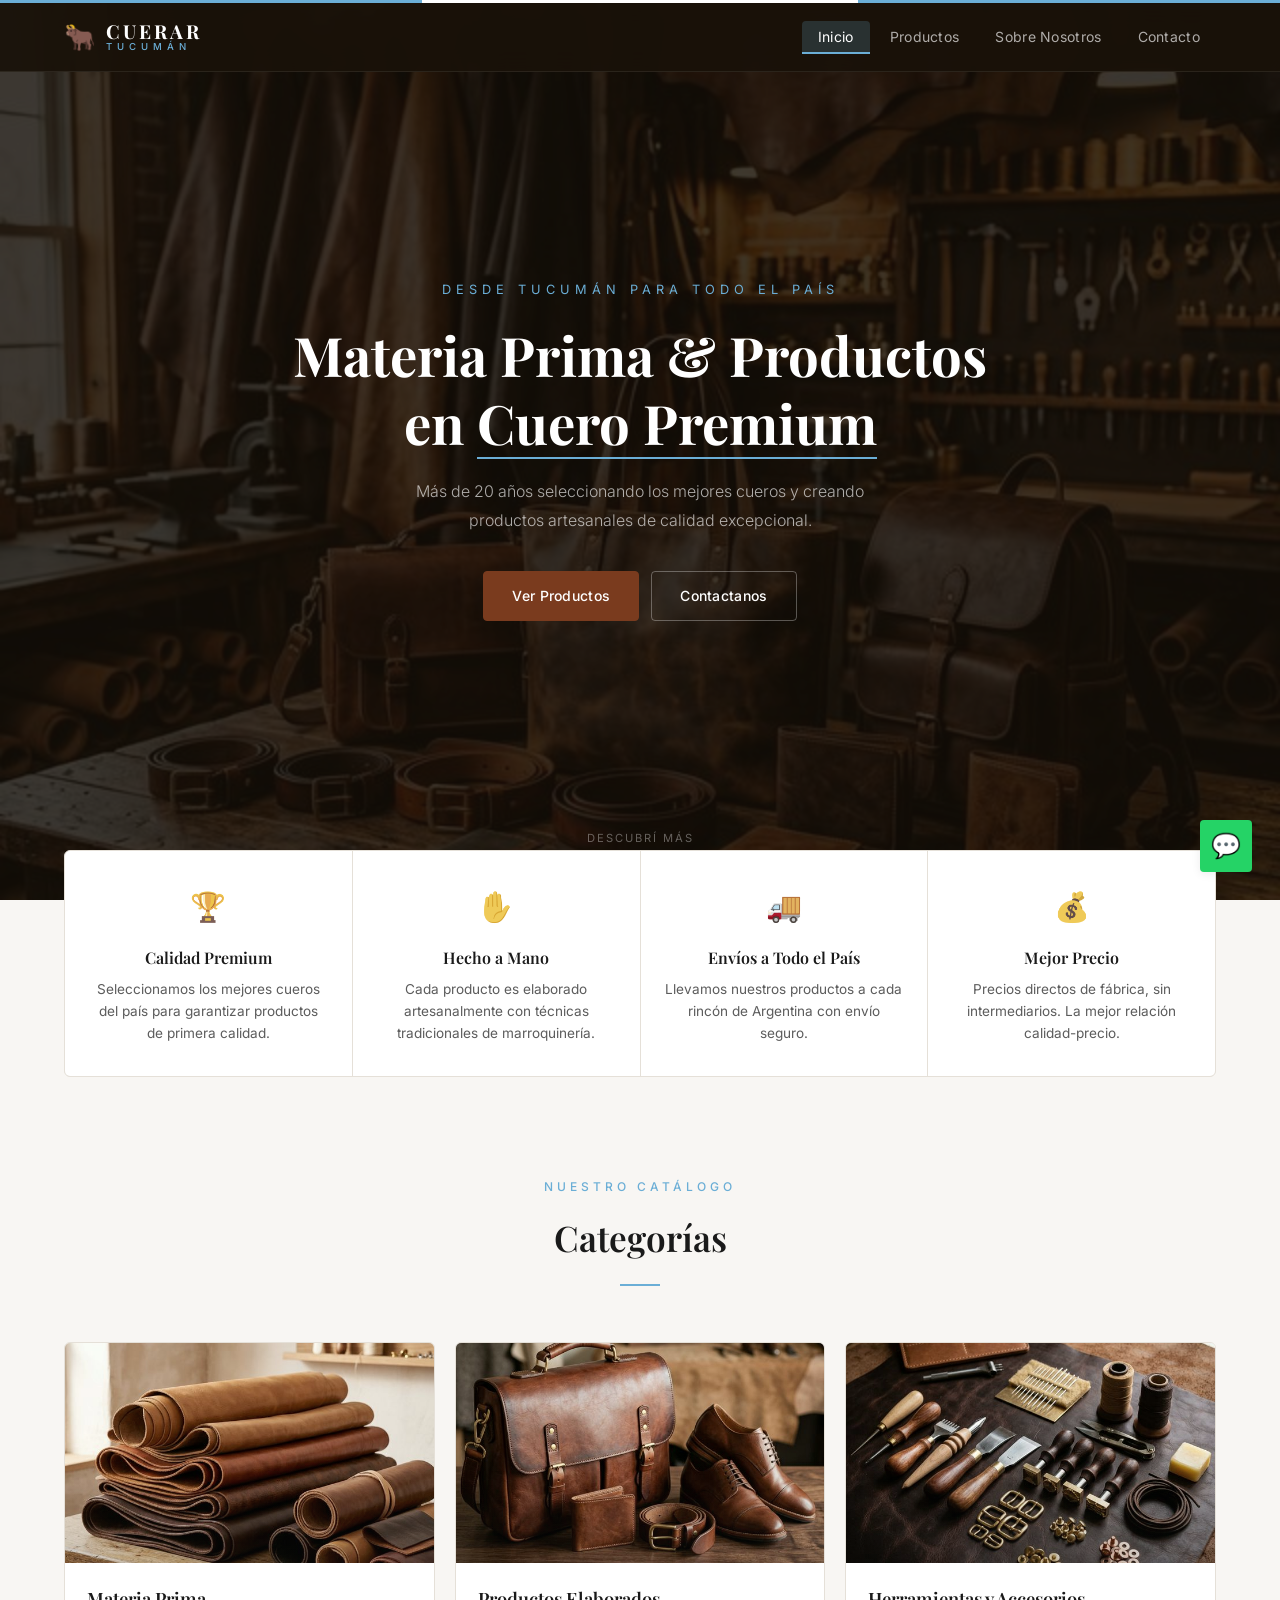
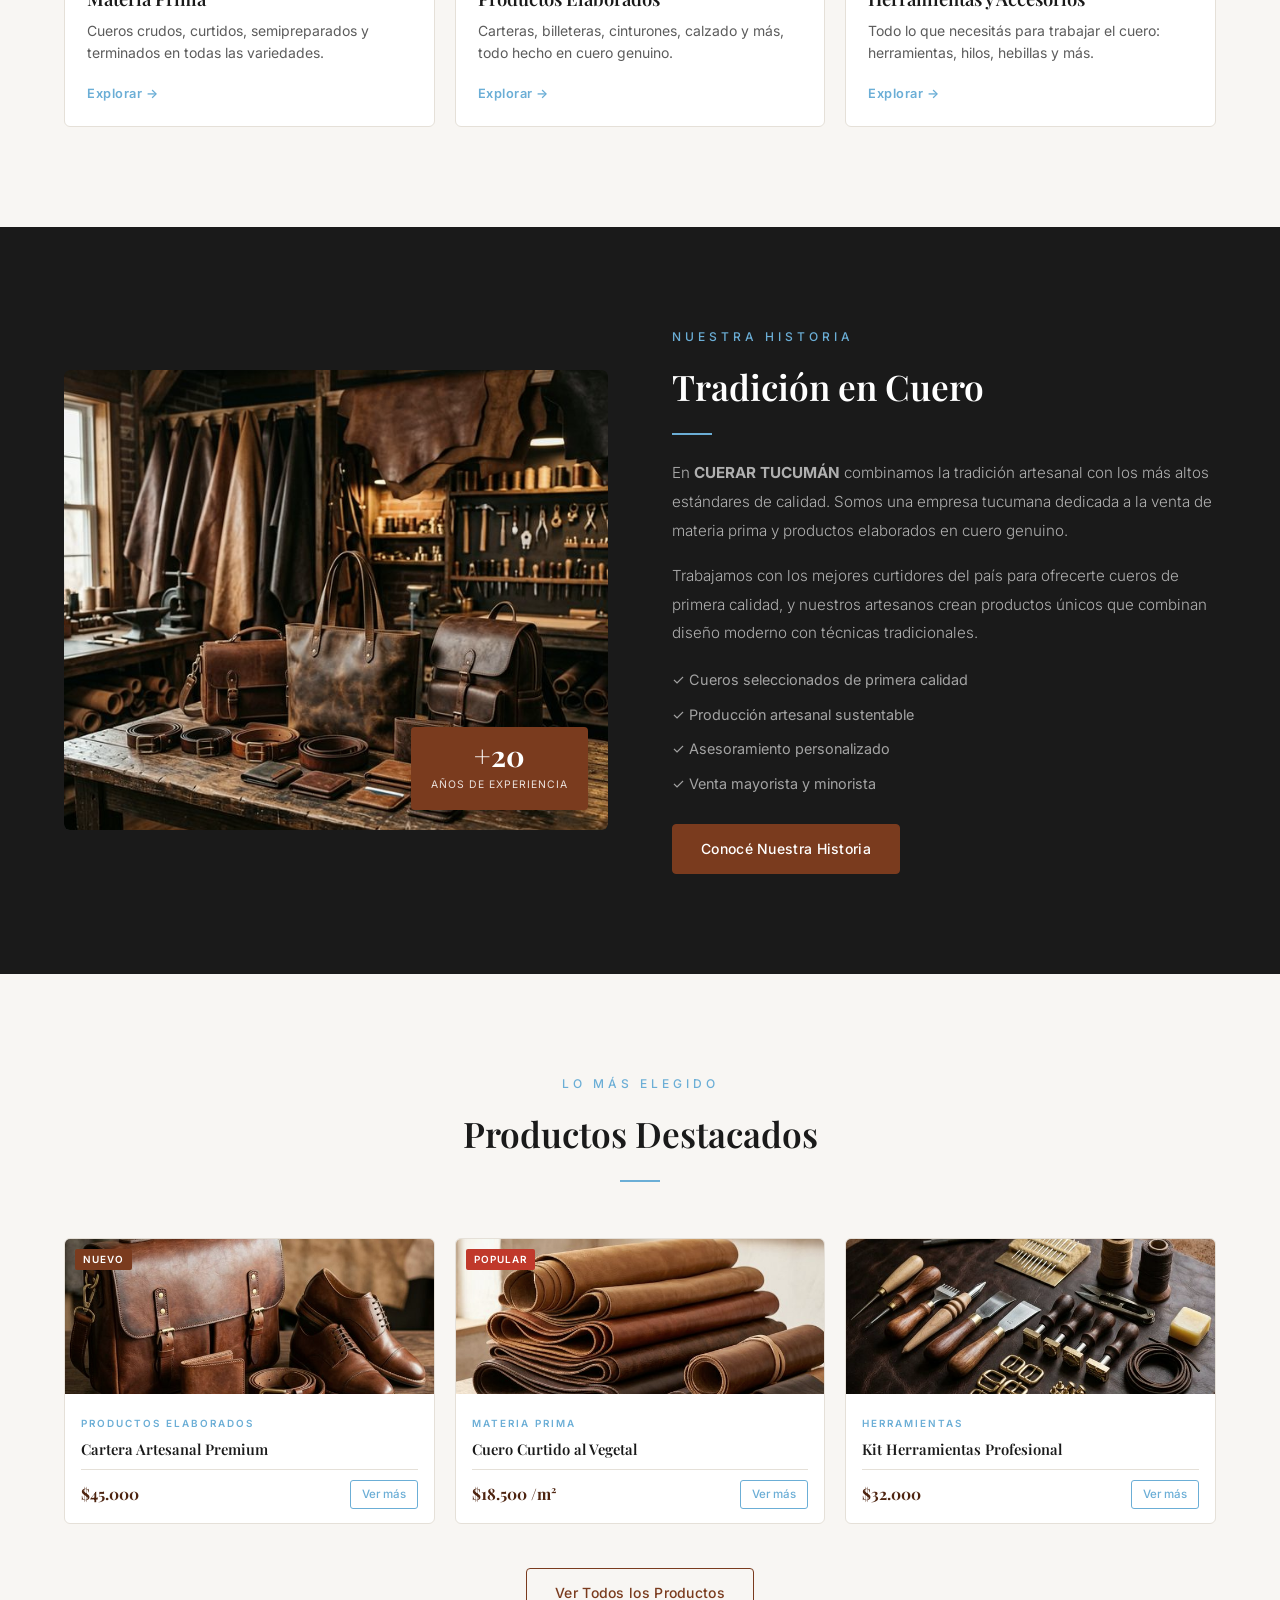
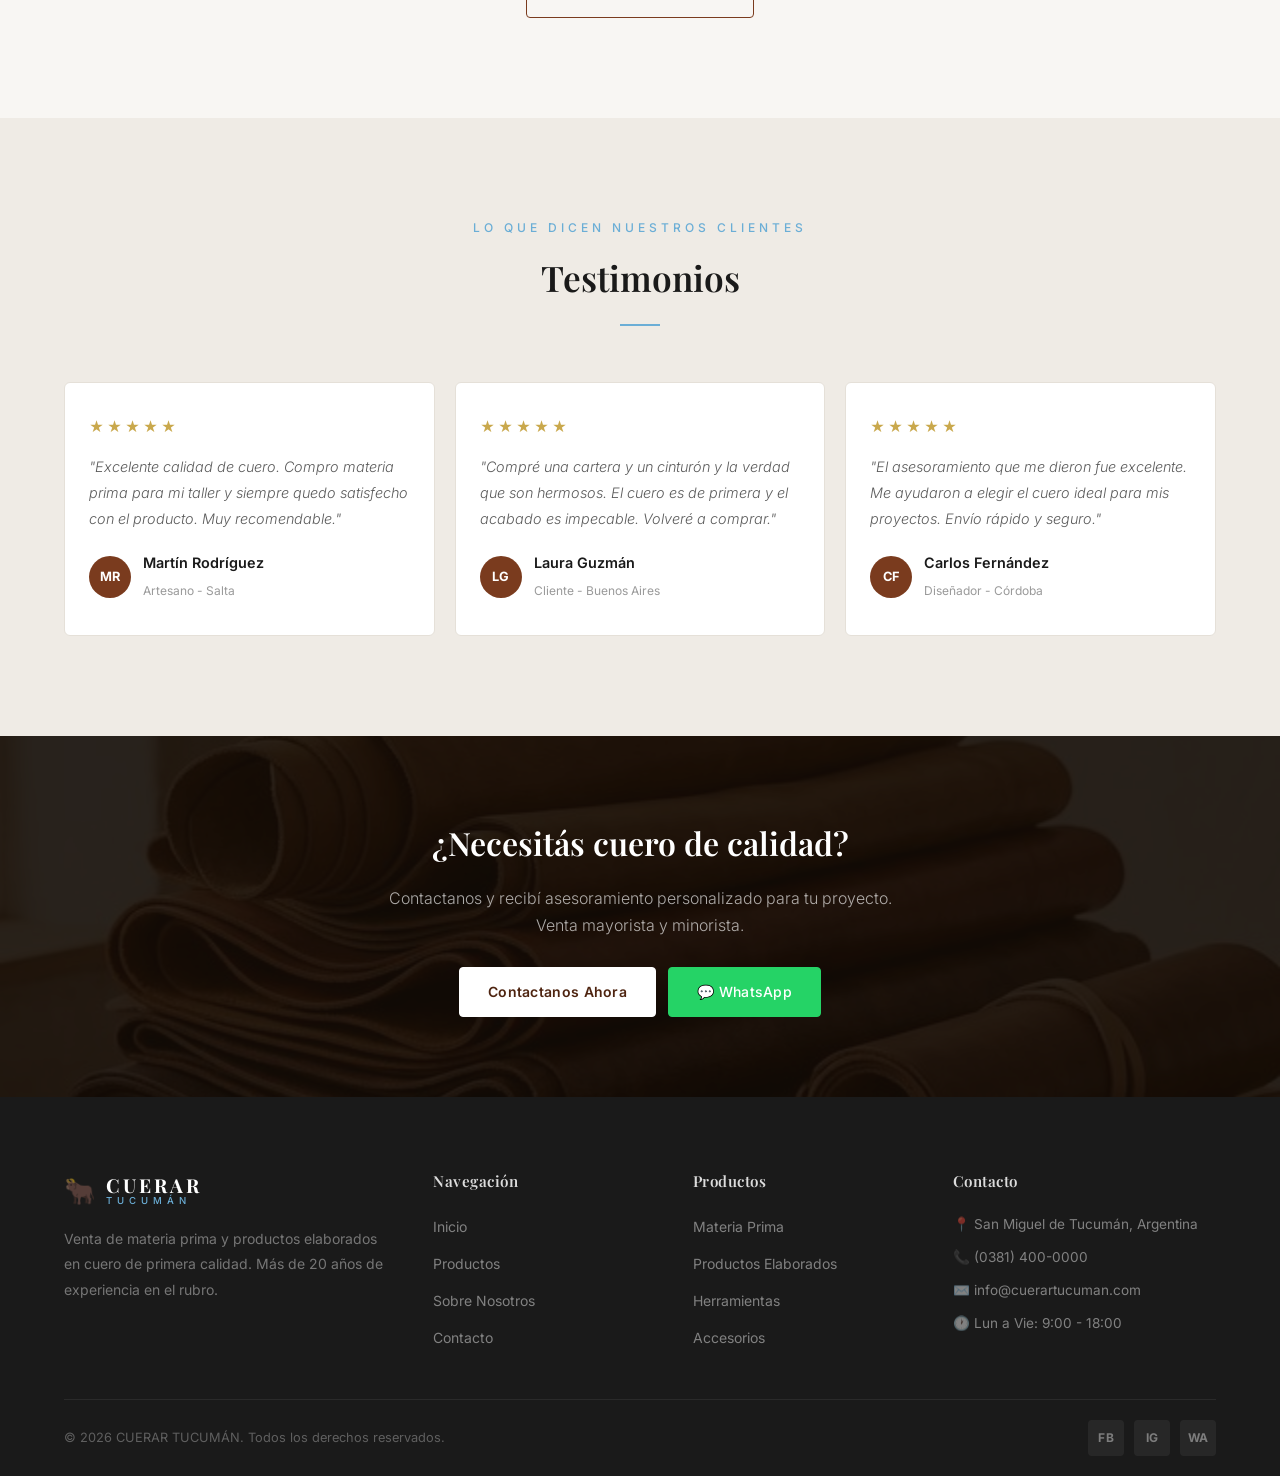
==== index.html @ ad1c9db8 "Creacion de la pagina web, incluyendo index, paginas, estilos y js" ====
<!DOCTYPE html>
<html lang="es">
<head>
    <meta charset="UTF-8">
    <meta name="viewport" content="width=device-width, initial-scale=1.0">
    <meta name="description" content="CUERAR TUCUMÁN - Tienda de materia prima y productos elaborados en cuero. Encontrá los mejores cueros y artículos artesanales en Tucumán.">
    <title>CUERAR TUCUMÁN | Cuero Premium en Tucumán</title>
    <link rel="stylesheet" href="style.css">
    <link rel="preconnect" href="https://fonts.googleapis.com">
    <link rel="preconnect" href="https://fonts.gstatic.com" crossorigin>
    <link href="https://fonts.googleapis.com/css2?family=Playfair+Display:wght@400;600;700;900&family=Inter:wght@300;400;500;600;700&display=swap" rel="stylesheet">
</head>
<body>

    <!-- ======== ENCABEZADO / BARRA DE NAVEGACIÓN ======== -->
    <header class="encabezado" id="encabezado">
        <div class="encabezado__contenedor">
            <a href="index.html" class="encabezado__logo">
                <span class="encabezado__logo-icono">🐂</span>
                <div class="encabezado__logo-texto">
                    <span class="encabezado__marca">CUERAR</span>
                    <span class="encabezado__ubicacion">TUCUMÁN</span>
                </div>
            </a>

            <button class="encabezado__boton-menu" id="botonMenu" aria-label="Abrir menú">
                <span></span>
                <span></span>
                <span></span>
            </button>

            <nav class="encabezado__navegacion" id="menuNav">
                <ul class="encabezado__lista-nav">
                    <li><a href="index.html" class="encabezado__enlace-nav activo">Inicio</a></li>
                    <li><a href="pages/productos.html" class="encabezado__enlace-nav">Productos</a></li>
                    <li><a href="pages/sobre-nosotros.html" class="encabezado__enlace-nav">Sobre Nosotros</a></li>
                    <li><a href="pages/contacto.html" class="encabezado__enlace-nav">Contacto</a></li>
                </ul>
            </nav>
        </div>
    </header>

    <!-- ======== PORTADA ======== -->
    <section class="portada" id="portada">
        <div class="portada__capa"></div>
        <div class="portada__contenido">
            <p class="portada__subtitulo">Desde Tucumán para todo el país</p>
            <h1 class="portada__titulo">Materia Prima &amp; Productos <br>en <span class="portada__resaltado">Cuero Premium</span></h1>
            <p class="portada__descripcion">
                Más de 20 años seleccionando los mejores cueros y creando productos artesanales de calidad excepcional.
            </p>
            <div class="portada__botones">
                <a href="pages/productos.html" class="boton boton--primario" id="portadaAccionPrimaria">Ver Productos</a>
                <a href="pages/contacto.html" class="boton boton--secundario" id="portadaAccionSecundaria">Contactanos</a>
            </div>
        </div>
        <div class="portada__indicador-scroll">
            <span>Descubrí más</span>
            <div class="portada__flecha-scroll"></div>
        </div>
    </section>

    <!-- ======== BENEFICIOS ======== -->
    <section class="beneficios" id="beneficios">
        <div class="contenedor">
            <div class="beneficios__grilla">
                <div class="tarjeta-beneficio">
                    <div class="tarjeta-beneficio__icono">🏆</div>
                    <h3 class="tarjeta-beneficio__titulo">Calidad Premium</h3>
                    <p class="tarjeta-beneficio__texto">Seleccionamos los mejores cueros del país para garantizar productos de primera calidad.</p>
                </div>
                <div class="tarjeta-beneficio">
                    <div class="tarjeta-beneficio__icono">✋</div>
                    <h3 class="tarjeta-beneficio__titulo">Hecho a Mano</h3>
                    <p class="tarjeta-beneficio__texto">Cada producto es elaborado artesanalmente con técnicas tradicionales de marroquinería.</p>
                </div>
                <div class="tarjeta-beneficio">
                    <div class="tarjeta-beneficio__icono">🚚</div>
                    <h3 class="tarjeta-beneficio__titulo">Envíos a Todo el País</h3>
                    <p class="tarjeta-beneficio__texto">Llevamos nuestros productos a cada rincón de Argentina con envío seguro.</p>
                </div>
                <div class="tarjeta-beneficio">
                    <div class="tarjeta-beneficio__icono">💰</div>
                    <h3 class="tarjeta-beneficio__titulo">Mejor Precio</h3>
                    <p class="tarjeta-beneficio__texto">Precios directos de fábrica, sin intermediarios. La mejor relación calidad-precio.</p>
                </div>
            </div>
        </div>
    </section>

    <!-- ======== CATEGORÍAS ======== -->
    <section class="categorias" id="categorias">
        <div class="contenedor">
            <div class="encabezado-seccion">
                <p class="encabezado-seccion__subtitulo">Nuestro catálogo</p>
                <h2 class="encabezado-seccion__titulo">Categorías</h2>
                <div class="encabezado-seccion__divisor"></div>
            </div>
            <div class="categorias__grilla">
                <a href="pages/productos.html" class="tarjeta-categoria" id="categoriaMateriaPrima">
                    <div class="tarjeta-categoria__contenedor-img">
                        <img src="src/img/materia-prima.png" alt="Materia Prima en Cuero" class="tarjeta-categoria__imagen" loading="lazy">
                        <div class="tarjeta-categoria__capa"></div>
                    </div>
                    <div class="tarjeta-categoria__contenido">
                        <h3 class="tarjeta-categoria__titulo">Materia Prima</h3>
                        <p class="tarjeta-categoria__texto">Cueros crudos, curtidos, semipreparados y terminados en todas las variedades.</p>
                        <span class="tarjeta-categoria__enlace">Explorar →</span>
                    </div>
                </a>
                <a href="pages/productos.html" class="tarjeta-categoria" id="categoriaProductos">
                    <div class="tarjeta-categoria__contenedor-img">
                        <img src="src/img/productos-elaborados.png" alt="Productos Elaborados en Cuero" class="tarjeta-categoria__imagen" loading="lazy">
                        <div class="tarjeta-categoria__capa"></div>
                    </div>
                    <div class="tarjeta-categoria__contenido">
                        <h3 class="tarjeta-categoria__titulo">Productos Elaborados</h3>
                        <p class="tarjeta-categoria__texto">Carteras, billeteras, cinturones, calzado y más, todo hecho en cuero genuino.</p>
                        <span class="tarjeta-categoria__enlace">Explorar →</span>
                    </div>
                </a>
                <a href="pages/productos.html" class="tarjeta-categoria" id="categoriaAccesorios">
                    <div class="tarjeta-categoria__contenedor-img">
                        <img src="src/img/accesorios-cuero.png" alt="Herramientas y Accesorios para Cuero" class="tarjeta-categoria__imagen" loading="lazy">
                        <div class="tarjeta-categoria__capa"></div>
                    </div>
                    <div class="tarjeta-categoria__contenido">
                        <h3 class="tarjeta-categoria__titulo">Herramientas y Accesorios</h3>
                        <p class="tarjeta-categoria__texto">Todo lo que necesitás para trabajar el cuero: herramientas, hilos, hebillas y más.</p>
                        <span class="tarjeta-categoria__enlace">Explorar →</span>
                    </div>
                </a>
            </div>
        </div>
    </section>

    <!-- ======== SOBRE NOSOTROS (VISTA PREVIA) ======== -->
    <section class="vista-nosotros" id="vistaNosotros">
        <div class="contenedor">
            <div class="vista-nosotros__grilla">
                <div class="vista-nosotros__contenedor-imagen">
                    <img src="src/img/hero-banner.png" alt="Taller artesanal de cuero CUERAR TUCUMÁN" class="vista-nosotros__imagen" loading="lazy">
                    <div class="vista-nosotros__insignia">
                        <span class="vista-nosotros__insignia-numero">+20</span>
                        <span class="vista-nosotros__insignia-texto">Años de experiencia</span>
                    </div>
                </div>
                <div class="vista-nosotros__contenido">
                    <p class="encabezado-seccion__subtitulo">Nuestra historia</p>
                    <h2 class="encabezado-seccion__titulo">Tradición en Cuero</h2>
                    <div class="encabezado-seccion__divisor encabezado-seccion__divisor--izquierda"></div>
                    <p class="vista-nosotros__texto">
                        En <strong>CUERAR TUCUMÁN</strong> combinamos la tradición artesanal con los más altos estándares de calidad. 
                        Somos una empresa tucumana dedicada a la venta de materia prima y productos elaborados en cuero genuino.
                    </p>
                    <p class="vista-nosotros__texto">
                        Trabajamos con los mejores curtidores del país para ofrecerte cueros de primera calidad, 
                        y nuestros artesanos crean productos únicos que combinan diseño moderno con técnicas tradicionales.
                    </p>
                    <ul class="vista-nosotros__lista">
                        <li>✓ Cueros seleccionados de primera calidad</li>
                        <li>✓ Producción artesanal sustentable</li>
                        <li>✓ Asesoramiento personalizado</li>
                        <li>✓ Venta mayorista y minorista</li>
                    </ul>
                    <a href="pages/sobre-nosotros.html" class="boton boton--primario" id="botonNosotros">Conocé Nuestra Historia</a>
                </div>
            </div>
        </div>
    </section>

    <!-- ======== PRODUCTOS DESTACADOS ======== -->
    <section class="destacados" id="productosDestacados">
        <div class="contenedor">
            <div class="encabezado-seccion">
                <p class="encabezado-seccion__subtitulo">Lo más elegido</p>
                <h2 class="encabezado-seccion__titulo">Productos Destacados</h2>
                <div class="encabezado-seccion__divisor"></div>
            </div>
            <div class="destacados__grilla">
                <div class="tarjeta-producto" id="producto1">
                    <div class="tarjeta-producto__etiqueta">Nuevo</div>
                    <div class="tarjeta-producto__contenedor-img">
                        <img src="src/img/productos-elaborados.png" alt="Cartera de cuero artesanal" class="tarjeta-producto__imagen" loading="lazy">
                    </div>
                    <div class="tarjeta-producto__contenido">
                        <span class="tarjeta-producto__categoria">Productos Elaborados</span>
                        <h3 class="tarjeta-producto__titulo">Cartera Artesanal Premium</h3>
                        <div class="tarjeta-producto__pie">
                            <span class="tarjeta-producto__precio">$45.000</span>
                            <a href="pages/productos.html" class="tarjeta-producto__boton">Ver más</a>
                        </div>
                    </div>
                </div>
                <div class="tarjeta-producto" id="producto2">
                    <div class="tarjeta-producto__etiqueta tarjeta-producto__etiqueta--popular">Popular</div>
                    <div class="tarjeta-producto__contenedor-img">
                        <img src="src/img/materia-prima.png" alt="Cuero curtido al vegetal" class="tarjeta-producto__imagen" loading="lazy">
                    </div>
                    <div class="tarjeta-producto__contenido">
                        <span class="tarjeta-producto__categoria">Materia Prima</span>
                        <h3 class="tarjeta-producto__titulo">Cuero Curtido al Vegetal</h3>
                        <div class="tarjeta-producto__pie">
                            <span class="tarjeta-producto__precio">$18.500 /m²</span>
                            <a href="pages/productos.html" class="tarjeta-producto__boton">Ver más</a>
                        </div>
                    </div>
                </div>
                <div class="tarjeta-producto" id="producto3">
                    <div class="tarjeta-producto__contenedor-img">
                        <img src="src/img/accesorios-cuero.png" alt="Kit de herramientas para cuero" class="tarjeta-producto__imagen" loading="lazy">
                    </div>
                    <div class="tarjeta-producto__contenido">
                        <span class="tarjeta-producto__categoria">Herramientas</span>
                        <h3 class="tarjeta-producto__titulo">Kit Herramientas Profesional</h3>
                        <div class="tarjeta-producto__pie">
                            <span class="tarjeta-producto__precio">$32.000</span>
                            <a href="pages/productos.html" class="tarjeta-producto__boton">Ver más</a>
                        </div>
                    </div>
                </div>
            </div>
            <div class="destacados__accion">
                <a href="pages/productos.html" class="boton boton--contorno" id="botonTodosProductos">Ver Todos los Productos</a>
            </div>
        </div>
    </section>

    <!-- ======== TESTIMONIOS ======== -->
    <section class="testimonios" id="testimonios">
        <div class="contenedor">
            <div class="encabezado-seccion">
                <p class="encabezado-seccion__subtitulo">Lo que dicen nuestros clientes</p>
                <h2 class="encabezado-seccion__titulo">Testimonios</h2>
                <div class="encabezado-seccion__divisor"></div>
            </div>
            <div class="testimonios__grilla">
                <div class="tarjeta-testimonio" id="testimonio1">
                    <div class="tarjeta-testimonio__estrellas">★★★★★</div>
                    <p class="tarjeta-testimonio__texto">"Excelente calidad de cuero. Compro materia prima para mi taller y siempre quedo satisfecho con el producto. Muy recomendable."</p>
                    <div class="tarjeta-testimonio__autor">
                        <div class="tarjeta-testimonio__avatar">MR</div>
                        <div>
                            <strong class="tarjeta-testimonio__nombre">Martín Rodríguez</strong>
                            <span class="tarjeta-testimonio__rol">Artesano - Salta</span>
                        </div>
                    </div>
                </div>
                <div class="tarjeta-testimonio" id="testimonio2">
                    <div class="tarjeta-testimonio__estrellas">★★★★★</div>
                    <p class="tarjeta-testimonio__texto">"Compré una cartera y un cinturón y la verdad que son hermosos. El cuero es de primera y el acabado es impecable. Volveré a comprar."</p>
                    <div class="tarjeta-testimonio__autor">
                        <div class="tarjeta-testimonio__avatar">LG</div>
                        <div>
                            <strong class="tarjeta-testimonio__nombre">Laura Guzmán</strong>
                            <span class="tarjeta-testimonio__rol">Cliente - Buenos Aires</span>
                        </div>
                    </div>
                </div>
                <div class="tarjeta-testimonio" id="testimonio3">
                    <div class="tarjeta-testimonio__estrellas">★★★★★</div>
                    <p class="tarjeta-testimonio__texto">"El asesoramiento que me dieron fue excelente. Me ayudaron a elegir el cuero ideal para mis proyectos. Envío rápido y seguro."</p>
                    <div class="tarjeta-testimonio__autor">
                        <div class="tarjeta-testimonio__avatar">CF</div>
                        <div>
                            <strong class="tarjeta-testimonio__nombre">Carlos Fernández</strong>
                            <span class="tarjeta-testimonio__rol">Diseñador - Córdoba</span>
                        </div>
                    </div>
                </div>
            </div>
        </div>
    </section>

    <!-- ======== BANNER DE ACCIÓN ======== -->
    <section class="banner-accion" id="bannerAccion">
        <div class="banner-accion__capa"></div>
        <div class="contenedor">
            <div class="banner-accion__contenido">
                <h2 class="banner-accion__titulo">¿Necesitás cuero de calidad?</h2>
                <p class="banner-accion__texto">Contactanos y recibí asesoramiento personalizado para tu proyecto. Venta mayorista y minorista.</p>
                <div class="banner-accion__botones">
                    <a href="pages/contacto.html" class="boton boton--blanco" id="botonContactoBanner">Contactanos Ahora</a>
                    <a href="https://wa.me/5493814000000" class="boton boton--whatsapp" id="botonWhatsappBanner" target="_blank" rel="noopener">
                        💬 WhatsApp
                    </a>
                </div>
            </div>
        </div>
    </section>

    <!-- ======== PIE DE PÁGINA ======== -->
    <footer class="pie" id="pie">
        <div class="contenedor">
            <div class="pie__grilla">
                <div class="pie__marca">
                    <a href="index.html" class="pie__logo">
                        <span class="encabezado__logo-icono">🐂</span>
                        <div class="encabezado__logo-texto">
                            <span class="encabezado__marca">CUERAR</span>
                            <span class="encabezado__ubicacion">TUCUMÁN</span>
                        </div>
                    </a>
                    <p class="pie__descripcion">
                        Venta de materia prima y productos elaborados en cuero de primera calidad. 
                        Más de 20 años de experiencia en el rubro.
                    </p>
                </div>

                <div class="pie__enlaces">
                    <h4 class="pie__titulo">Navegación</h4>
                    <ul>
                        <li><a href="index.html">Inicio</a></li>
                        <li><a href="pages/productos.html">Productos</a></li>
                        <li><a href="pages/sobre-nosotros.html">Sobre Nosotros</a></li>
                        <li><a href="pages/contacto.html">Contacto</a></li>
                    </ul>
                </div>

                <div class="pie__enlaces">
                    <h4 class="pie__titulo">Productos</h4>
                    <ul>
                        <li><a href="pages/productos.html">Materia Prima</a></li>
                        <li><a href="pages/productos.html">Productos Elaborados</a></li>
                        <li><a href="pages/productos.html">Herramientas</a></li>
                        <li><a href="pages/productos.html">Accesorios</a></li>
                    </ul>
                </div>

                <div class="pie__contacto">
                    <h4 class="pie__titulo">Contacto</h4>
                    <ul>
                        <li>📍 San Miguel de Tucumán, Argentina</li>
                        <li>📞 (0381) 400-0000</li>
                        <li>✉️ info@cuerartucuman.com</li>
                        <li>🕐 Lun a Vie: 9:00 - 18:00</li>
                    </ul>
                </div>
            </div>

            <div class="pie__inferior">
                <p>&copy; 2026 CUERAR TUCUMÁN. Todos los derechos reservados.</p>
                <div class="pie__redes">
                    <a href="#" class="pie__enlace-red" aria-label="Facebook" id="redFb">FB</a>
                    <a href="#" class="pie__enlace-red" aria-label="Instagram" id="redIg">IG</a>
                    <a href="#" class="pie__enlace-red" aria-label="WhatsApp" id="redWa">WA</a>
                </div>
            </div>
        </div>
    </footer>

    <!-- ======== BOTÓN FLOTANTE WHATSAPP ======== -->
    <a href="https://wa.me/5493814000000" class="whatsapp-flotante" id="whatsappFlotante" target="_blank" rel="noopener" aria-label="Contactar por WhatsApp">
        💬
    </a>

    <script src="src/js/main.js"></script>
</body>
</html>
---- style.css ----
/* ---- Propiedades Personalizadas CSS ---- */
:root {
    --color-primario: #7A3B1E;
    --color-primario-oscuro: #4E2410;
    --color-primario-claro: #96492A;
    --color-arg-azul: #6BAED6;
    --color-arg-azul-claro: #B8D4EC;
    --color-dorado: #C9A84C;
    --color-fondo-oscuro: #1A1A1A;
    --color-fondo-seccion: #F8F6F3;
    --color-fondo-tarjeta: #FFFFFF;
    --color-texto: #1A1A1A;
    --color-texto-claro: #5C5C5C;
    --color-texto-tenue: #9A9A9A;
    --color-blanco: #FFFFFF;
    --color-borde: #E5E0D8;
    --color-whatsapp: #25D366;

    /* Alias de compatibilidad con el HTML */
    --color-acento: var(--color-arg-azul);
    --color-acento-claro: var(--color-arg-azul-claro);

    --fuente-titulo: 'Playfair Display', Georgia, serif;
    --fuente-cuerpo: 'Inter', -apple-system, BlinkMacSystemFont, sans-serif;

    --sombra-sm: 0 1px 4px rgba(0, 0, 0, 0.06);
    --sombra-md: 0 2px 10px rgba(0, 0, 0, 0.08);
    --sombra-lg: 0 4px 20px rgba(0, 0, 0, 0.1);
    --sombra-xl: 0 6px 30px rgba(0, 0, 0, 0.12);

    --radio-sm: 4px;
    --radio-md: 6px;
    --radio-lg: 8px;
    --radio-xl: 10px;

    --transicion: 0.25s ease;
    --transicion-lenta: 0.4s ease;
}

/* ---- Reset y Base ---- */
*,
*::before,
*::after {
    margin: 0;
    padding: 0;
    box-sizing: border-box;
}

html {
    scroll-behavior: smooth;
    font-size: 16px;
}

body {
    font-family: var(--fuente-cuerpo);
    color: var(--color-texto);
    background-color: var(--color-fondo-seccion);
    line-height: 1.7;
    overflow-x: hidden;
    -webkit-font-smoothing: antialiased;
}

/* Franja argentina sutil en la parte superior de la página */
body::before {
    content: '';
    display: block;
    position: fixed;
    top: 0;
    left: 0;
    width: 100%;
    height: 3px;
    background: linear-gradient(
        to right,
        var(--color-arg-azul) 0%,
        var(--color-arg-azul) 33%,
        var(--color-blanco) 33%,
        var(--color-blanco) 67%,
        var(--color-arg-azul) 67%,
        var(--color-arg-azul) 100%
    );
    z-index: 2000;
}

a {
    text-decoration: none;
    color: inherit;
    transition: var(--transicion);
}

img {
    max-width: 100%;
    height: auto;
    display: block;
}

ul {
    list-style: none;
}

.contenedor {
    width: 100%;
    max-width: 1200px;
    margin: 0 auto;
    padding: 0 24px;
}

/* ============================================
   ENCABEZADO
   ============================================ */
.encabezado {
    position: fixed;
    top: 3px; /* deja espacio para la franja argentina */
    left: 0;
    width: 100%;
    z-index: 1000;
    background: rgba(26, 26, 26, 0.96);
    backdrop-filter: blur(12px);
    -webkit-backdrop-filter: blur(12px);
    border-bottom: 1px solid rgba(255, 255, 255, 0.08);
    transition: var(--transicion);
}

.encabezado__contenedor {
    max-width: 1200px;
    margin: 0 auto;
    padding: 0 24px;
    display: flex;
    align-items: center;
    justify-content: space-between;
    height: 68px;
}

.encabezado__logo {
    display: flex;
    align-items: center;
    gap: 10px;
    text-decoration: none;
}

.encabezado__logo-icono {
    font-size: 1.6rem;
}

.encabezado__logo-texto {
    display: flex;
    flex-direction: column;
    line-height: 1.1;
}

.encabezado__marca {
    font-family: var(--fuente-titulo);
    font-size: 1.2rem;
    font-weight: 700;
    color: var(--color-blanco);
    letter-spacing: 3px;
}

.encabezado__ubicacion {
    font-size: 0.6rem;
    font-weight: 500;
    color: var(--color-arg-azul);
    letter-spacing: 5px;
    text-transform: uppercase;
}

/* Menú hamburguesa */
.encabezado__boton-menu {
    display: none;
    flex-direction: column;
    gap: 5px;
    background: none;
    border: none;
    cursor: pointer;
    padding: 8px;
    z-index: 1001;
}

.encabezado__boton-menu span {
    display: block;
    width: 22px;
    height: 1.5px;
    background: var(--color-blanco);
    border-radius: 1px;
    transition: var(--transicion);
}

.encabezado__boton-menu.activo span:nth-child(1) {
    transform: rotate(45deg) translate(5px, 5px);
}

.encabezado__boton-menu.activo span:nth-child(2) {
    opacity: 0;
}

.encabezado__boton-menu.activo span:nth-child(3) {
    transform: rotate(-45deg) translate(5px, -5px);
}

.encabezado__lista-nav {
    display: flex;
    gap: 4px;
}

.encabezado__enlace-nav {
    padding: 7px 16px;
    font-size: 0.875rem;
    font-weight: 400;
    color: rgba(255, 255, 255, 0.65);
    border-radius: 4px;
    transition: var(--transicion);
    letter-spacing: 0.3px;
}

.encabezado__enlace-nav:hover,
.encabezado__enlace-nav.activo {
    color: var(--color-blanco);
    background: rgba(255, 255, 255, 0.08);
}

.encabezado__enlace-nav.activo {
    color: var(--color-blanco);
    background: rgba(107, 174, 214, 0.2);
    border-bottom: 2px solid var(--color-arg-azul);
    border-radius: 4px 4px 0 0;
}

/* ============================================
   PORTADA
   ============================================ */
.portada {
    position: relative;
    min-height: 100vh;
    display: flex;
    align-items: center;
    justify-content: center;
    background: url('src/img/hero-banner.png') center/cover no-repeat;
    overflow: hidden;
}

.portada__capa {
    position: absolute;
    inset: 0;
    background: rgba(20, 14, 8, 0.82);
}

.portada__contenido {
    position: relative;
    z-index: 2;
    text-align: center;
    max-width: 760px;
    padding: 0 24px;
    animation: aparecerArriba 0.8s ease-out;
}

.portada__subtitulo {
    font-size: 0.8rem;
    font-weight: 400;
    letter-spacing: 5px;
    text-transform: uppercase;
    color: var(--color-arg-azul);
    margin-bottom: 20px;
}

.portada__titulo {
    font-family: var(--fuente-titulo);
    font-size: clamp(2rem, 5vw, 3.4rem);
    font-weight: 700;
    color: var(--color-blanco);
    line-height: 1.25;
    margin-bottom: 20px;
}

.portada__resaltado {
    color: var(--color-blanco);
    position: relative;
}

.portada__resaltado::after {
    content: '';
    position: absolute;
    bottom: 0;
    left: 0;
    width: 100%;
    height: 2px;
    background: var(--color-arg-azul);
}

.portada__descripcion {
    font-size: 1rem;
    color: rgba(255, 255, 255, 0.65);
    max-width: 520px;
    margin: 0 auto 36px;
    line-height: 1.8;
    font-weight: 300;
}

.portada__botones {
    display: flex;
    gap: 12px;
    justify-content: center;
    flex-wrap: wrap;
}

.portada__indicador-scroll {
    position: absolute;
    bottom: 28px;
    left: 50%;
    transform: translateX(-50%);
    z-index: 2;
    display: flex;
    flex-direction: column;
    align-items: center;
    gap: 8px;
    color: rgba(255, 255, 255, 0.35);
    font-size: 0.7rem;
    letter-spacing: 2px;
    text-transform: uppercase;
    animation: rebotar 2s infinite;
}

.portada__flecha-scroll {
    width: 16px;
    height: 16px;
    border-right: 1.5px solid rgba(255, 255, 255, 0.35);
    border-bottom: 1.5px solid rgba(255, 255, 255, 0.35);
    transform: rotate(45deg);
}

/* ============================================
   BOTONES
   ============================================ */
.boton {
    display: inline-flex;
    align-items: center;
    gap: 8px;
    padding: 12px 28px;
    font-family: var(--fuente-cuerpo);
    font-size: 0.875rem;
    font-weight: 500;
    border-radius: 4px;
    border: 1.5px solid transparent;
    cursor: pointer;
    transition: var(--transicion);
    text-decoration: none;
    letter-spacing: 0.3px;
}

.boton--primario {
    background: var(--color-primario);
    color: var(--color-blanco);
    border-color: var(--color-primario);
}

.boton--primario:hover {
    background: var(--color-primario-oscuro);
    border-color: var(--color-primario-oscuro);
}

.boton--secundario {
    background: transparent;
    color: var(--color-blanco);
    border-color: rgba(255, 255, 255, 0.3);
}

.boton--secundario:hover {
    background: rgba(255, 255, 255, 0.08);
    border-color: rgba(255, 255, 255, 0.6);
}

.boton--contorno {
    background: transparent;
    color: var(--color-primario);
    border-color: var(--color-primario);
}

.boton--contorno:hover {
    background: var(--color-primario);
    color: var(--color-blanco);
}

.boton--blanco {
    background: var(--color-blanco);
    color: var(--color-primario-oscuro);
    border-color: var(--color-blanco);
    font-weight: 600;
}

.boton--blanco:hover {
    background: rgba(255, 255, 255, 0.88);
}

.boton--whatsapp {
    background: var(--color-whatsapp);
    color: var(--color-blanco);
    border-color: var(--color-whatsapp);
}

.boton--whatsapp:hover {
    background: #1DA851;
    border-color: #1DA851;
}

/* ============================================
   ENCABEZADO DE SECCIÓN
   ============================================ */
.encabezado-seccion {
    text-align: center;
    margin-bottom: 56px;
}

.encabezado-seccion__subtitulo {
    font-size: 0.75rem;
    font-weight: 500;
    letter-spacing: 4px;
    text-transform: uppercase;
    color: var(--color-arg-azul);
    margin-bottom: 10px;
}

.encabezado-seccion__titulo {
    font-family: var(--fuente-titulo);
    font-size: clamp(1.6rem, 3.5vw, 2.2rem);
    font-weight: 600;
    color: var(--color-texto);
    margin-bottom: 16px;
}

.encabezado-seccion__divisor {
    width: 40px;
    height: 2px;
    background: var(--color-arg-azul);
    margin: 0 auto;
}

.encabezado-seccion__divisor--izquierda {
    margin: 0;
    margin-bottom: 24px;
}

/* ============================================
   BENEFICIOS
   ============================================ */
.beneficios {
    padding: 0;
    margin-top: -50px;
    position: relative;
    z-index: 10;
}

.beneficios__grilla {
    display: grid;
    grid-template-columns: repeat(4, 1fr);
    gap: 1px;
    background: var(--color-borde);
    border: 1px solid var(--color-borde);
    border-radius: var(--radio-md);
    overflow: hidden;
}

.tarjeta-beneficio {
    background: var(--color-fondo-tarjeta);
    padding: 32px 24px;
    text-align: center;
    transition: var(--transicion);
}

.tarjeta-beneficio:hover {
    background: #FDFAF7;
}

.tarjeta-beneficio__icono {
    font-size: 1.8rem;
    margin-bottom: 12px;
    filter: grayscale(30%);
}

.tarjeta-beneficio__titulo {
    font-family: var(--fuente-titulo);
    font-size: 1rem;
    font-weight: 600;
    margin-bottom: 8px;
    color: var(--color-texto);
}

.tarjeta-beneficio__texto {
    font-size: 0.85rem;
    color: var(--color-texto-claro);
    line-height: 1.6;
}

/* ============================================
   CATEGORÍAS
   ============================================ */
.categorias {
    padding: 100px 0;
}

.categorias__grilla {
    display: grid;
    grid-template-columns: repeat(3, 1fr);
    gap: 20px;
}

.tarjeta-categoria {
    position: relative;
    border-radius: var(--radio-md);
    overflow: hidden;
    background: var(--color-fondo-tarjeta);
    transition: var(--transicion-lenta);
    text-decoration: none;
    display: block;
    border: 1px solid var(--color-borde);
}

.tarjeta-categoria:hover {
    border-color: var(--color-arg-azul);
    box-shadow: var(--sombra-md);
}

.tarjeta-categoria__contenedor-img {
    position: relative;
    height: 220px;
    overflow: hidden;
}

.tarjeta-categoria__imagen {
    width: 100%;
    height: 100%;
    object-fit: cover;
    transition: var(--transicion-lenta);
    filter: saturate(0.85);
}

.tarjeta-categoria:hover .tarjeta-categoria__imagen {
    transform: scale(1.04);
    filter: saturate(1);
}

.tarjeta-categoria__capa {
    position: absolute;
    inset: 0;
    background: linear-gradient(to bottom, transparent 50%, rgba(26, 26, 26, 0.2));
}

.tarjeta-categoria__contenido {
    padding: 20px 22px;
}

.tarjeta-categoria__titulo {
    font-family: var(--fuente-titulo);
    font-size: 1.15rem;
    font-weight: 600;
    color: var(--color-texto);
    margin-bottom: 6px;
}

.tarjeta-categoria__texto {
    font-size: 0.875rem;
    color: var(--color-texto-claro);
    line-height: 1.6;
    margin-bottom: 14px;
}

.tarjeta-categoria__enlace {
    font-size: 0.8rem;
    font-weight: 600;
    color: var(--color-arg-azul);
    letter-spacing: 0.5px;
    transition: var(--transicion);
}

.tarjeta-categoria:hover .tarjeta-categoria__enlace {
    letter-spacing: 1.5px;
}

/* ============================================
   VISTA NOSOTROS
   ============================================ */
.vista-nosotros {
    padding: 100px 0;
    background: var(--color-fondo-oscuro);
    color: var(--color-blanco);
}

.vista-nosotros__grilla {
    display: grid;
    grid-template-columns: 1fr 1fr;
    gap: 64px;
    align-items: center;
}

.vista-nosotros__contenedor-imagen {
    position: relative;
    border-radius: var(--radio-md);
    overflow: hidden;
}

.vista-nosotros__imagen {
    width: 100%;
    height: 460px;
    object-fit: cover;
    border-radius: var(--radio-md);
    filter: saturate(0.8);
}

.vista-nosotros__insignia {
    position: absolute;
    bottom: 20px;
    right: 20px;
    background: var(--color-primario);
    color: var(--color-blanco);
    padding: 14px 20px;
    border-radius: var(--radio-sm);
    text-align: center;
}

.vista-nosotros__insignia-numero {
    display: block;
    font-family: var(--fuente-titulo);
    font-size: 1.8rem;
    font-weight: 700;
    line-height: 1;
}

.vista-nosotros__insignia-texto {
    font-size: 0.65rem;
    text-transform: uppercase;
    letter-spacing: 1px;
    opacity: 0.85;
}

.vista-nosotros .encabezado-seccion__subtitulo {
    color: var(--color-arg-azul);
}

.vista-nosotros .encabezado-seccion__titulo {
    color: var(--color-blanco);
}

.vista-nosotros .encabezado-seccion__divisor {
    background: var(--color-arg-azul);
}

.vista-nosotros__texto {
    font-size: 0.95rem;
    color: rgba(255, 255, 255, 0.65);
    line-height: 1.9;
    margin-bottom: 16px;
    font-weight: 300;
}

.vista-nosotros__lista {
    margin: 20px 0 28px;
    display: flex;
    flex-direction: column;
    gap: 10px;
}

.vista-nosotros__lista li {
    color: rgba(255, 255, 255, 0.6);
    font-size: 0.9rem;
    font-weight: 400;
}

/* ============================================
   PRODUCTOS DESTACADOS
   ============================================ */
.destacados {
    padding: 100px 0;
}

.destacados__grilla {
    display: grid;
    grid-template-columns: repeat(3, 1fr);
    gap: 20px;
}

.destacados__accion {
    text-align: center;
    margin-top: 44px;
}

/* Grid del catálogo de productos */
.catalogo__barra-filtros {
    display: flex;
    align-items: center;
    justify-content: space-between;
    gap: 16px;
    margin-bottom: 32px;
    flex-wrap: wrap;
}

.catalogo__filtros {
    display: flex;
    flex-wrap: wrap;
    gap: 4px;
    background: var(--color-fondo-tarjeta);
    border: 1px solid var(--color-borde);
    border-radius: 10px;
    padding: 5px;
}

.catalogo__filtro {
    display: flex;
    align-items: center;
    gap: 7px;
    padding: 8px 16px;
    border: none;
    border-radius: 7px;
    background: transparent;
    color: var(--color-texto-suave, #888);
    font-size: 0.82rem;
    font-weight: 500;
    cursor: pointer;
    transition: all 0.22s ease;
    white-space: nowrap;
}

.catalogo__filtro:hover {
    background: rgba(0,0,0,0.05);
    color: var(--color-texto);
}

.catalogo__filtro.activo {
    background: var(--color-fondo-oscuro);
    color: var(--color-blanco);
    box-shadow: 0 2px 8px rgba(0,0,0,0.18);
}

.catalogo__filtro-icono {
    font-size: 0.78rem;
    opacity: 0.7;
    line-height: 1;
}

.catalogo__filtro.activo .catalogo__filtro-icono {
    opacity: 1;
}

.catalogo__filtro-cuenta {
    display: inline-flex;
    align-items: center;
    justify-content: center;
    min-width: 20px;
    height: 20px;
    padding: 0 5px;
    border-radius: 20px;
    font-size: 0.68rem;
    font-weight: 700;
    background: rgba(0,0,0,0.08);
    color: inherit;
    transition: all 0.22s ease;
}

.catalogo__filtro.activo .catalogo__filtro-cuenta {
    background: rgba(255,255,255,0.18);
}

.catalogo__resultado {
    font-size: 0.82rem;
    color: var(--color-texto-suave, #888);
    white-space: nowrap;
}

.catalogo__resultado strong {
    color: var(--color-texto);
    font-weight: 600;
}

/* Animaciones de filtrado */
.tarjeta-producto.oculto {
    display: none;
}

.tarjeta-producto.mostrar {
    animation: aparecer 0.3s ease forwards;
}

@keyframes aparecer {
    from { opacity: 0; transform: scale(0.96) translateY(6px); }
    to   { opacity: 1; transform: scale(1) translateY(0); }
}

.catalogo__grilla {
    display: grid;
    grid-template-columns: repeat(4, 1fr);
    gap: 16px;
}

.catalogo__banner-mayorista {
    margin-top: 48px;
    background: var(--color-fondo-oscuro);
    border-radius: var(--radio-md);
    padding: 40px;
    text-align: center;
}

.catalogo__banner-titulo {
    font-family: var(--fuente-titulo);
    font-size: 1.4rem;
    font-weight: 600;
    color: var(--color-blanco);
    margin-bottom: 10px;
}

.catalogo__banner-texto {
    color: rgba(255,255,255,0.7);
    font-size: 0.9rem;
    margin-bottom: 20px;
}

.tarjeta-producto {
    position: relative;
    background: var(--color-fondo-tarjeta);
    border-radius: var(--radio-md);
    overflow: hidden;
    transition: var(--transicion-lenta);
    border: 1px solid var(--color-borde);
}

.tarjeta-producto:hover {
    border-color: var(--color-arg-azul);
    box-shadow: var(--sombra-md);
}

.tarjeta-producto__etiqueta {
    position: absolute;
    top: 10px;
    left: 10px;
    z-index: 2;
    background: var(--color-primario);
    color: var(--color-blanco);
    padding: 2px 8px;
    border-radius: 2px;
    font-size: 0.62rem;
    font-weight: 600;
    letter-spacing: 1px;
    text-transform: uppercase;
}

.tarjeta-producto__etiqueta--popular {
    background: #C0392B;
}

.tarjeta-producto__contenedor-img {
    height: 155px;
    overflow: hidden;
}

.tarjeta-producto__imagen {
    width: 100%;
    height: 100%;
    object-fit: cover;
    transition: var(--transicion-lenta);
    filter: saturate(0.85);
}

.tarjeta-producto:hover .tarjeta-producto__imagen {
    transform: scale(1.04);
    filter: saturate(1);
}

.tarjeta-producto__contenido {
    padding: 14px 16px;
}

.tarjeta-producto__categoria {
    font-size: 0.62rem;
    font-weight: 600;
    letter-spacing: 2px;
    text-transform: uppercase;
    color: var(--color-arg-azul);
}

.tarjeta-producto__titulo {
    font-family: var(--fuente-titulo);
    font-size: 0.92rem;
    font-weight: 600;
    margin: 4px 0 8px;
    color: var(--color-texto);
    line-height: 1.3;
}

.tarjeta-producto__descripcion {
    font-size: 0.78rem;
    color: var(--color-texto-suave, #777);
    line-height: 1.5;
    margin-bottom: 0;
}

.tarjeta-producto__pie {
    display: flex;
    align-items: center;
    justify-content: space-between;
    padding-top: 10px;
    margin-top: 10px;
    border-top: 1px solid var(--color-borde);
}

.tarjeta-producto__precio {
    font-family: var(--fuente-titulo);
    font-size: 0.98rem;
    font-weight: 700;
    color: var(--color-primario-oscuro);
}

.tarjeta-producto__boton {
    font-size: 0.72rem;
    font-weight: 500;
    color: var(--color-arg-azul);
    padding: 4px 11px;
    border: 1px solid var(--color-arg-azul);
    border-radius: 3px;
    transition: var(--transicion);
}

.tarjeta-producto__boton:hover {
    background: var(--color-arg-azul);
    color: var(--color-blanco);
}

/* ============================================
   TESTIMONIOS
   ============================================ */
.testimonios {
    padding: 100px 0;
    background: #EFEBE5;
}

.testimonios__grilla {
    display: grid;
    grid-template-columns: repeat(3, 1fr);
    gap: 20px;
}

.tarjeta-testimonio {
    background: var(--color-fondo-tarjeta);
    padding: 32px 24px;
    border-radius: var(--radio-md);
    border: 1px solid var(--color-borde);
    transition: var(--transicion);
}

.tarjeta-testimonio:hover {
    border-color: var(--color-arg-azul);
}

.tarjeta-testimonio__estrellas {
    color: var(--color-dorado);
    font-size: 0.9rem;
    letter-spacing: 3px;
    margin-bottom: 14px;
}

.tarjeta-testimonio__texto {
    font-size: 0.9rem;
    color: var(--color-texto-claro);
    line-height: 1.8;
    margin-bottom: 20px;
    font-style: italic;
    font-weight: 300;
}

.tarjeta-testimonio__autor {
    display: flex;
    align-items: center;
    gap: 12px;
}

.tarjeta-testimonio__avatar {
    width: 42px;
    height: 42px;
    border-radius: 50%;
    background: var(--color-primario);
    color: var(--color-blanco);
    display: flex;
    align-items: center;
    justify-content: center;
    font-weight: 700;
    font-size: 0.8rem;
}

.tarjeta-testimonio__nombre {
    display: block;
    font-size: 0.9rem;
    font-weight: 600;
    color: var(--color-texto);
}

.tarjeta-testimonio__rol {
    font-size: 0.75rem;
    color: var(--color-texto-tenue);
}

/* ============================================
   BANNER DE ACCIÓN
   ============================================ */
.banner-accion {
    position: relative;
    padding: 80px 0;
    background: url('src/img/materia-prima.png') center/cover no-repeat;
    overflow: hidden;
}

.banner-accion__capa {
    position: absolute;
    inset: 0;
    background: rgba(18, 12, 6, 0.90);
}

.banner-accion__contenido {
    position: relative;
    z-index: 2;
    text-align: center;
}

.banner-accion__titulo {
    font-family: var(--fuente-titulo);
    font-size: clamp(1.5rem, 3vw, 2rem);
    font-weight: 600;
    color: var(--color-blanco);
    margin-bottom: 14px;
}

.banner-accion__texto {
    font-size: 1rem;
    color: rgba(255, 255, 255, 0.65);
    max-width: 520px;
    margin: 0 auto 28px;
    font-weight: 300;
}

.banner-accion__botones {
    display: flex;
    gap: 12px;
    justify-content: center;
    flex-wrap: wrap;
}

/* ============================================
   PIE DE PÁGINA
   ============================================ */
.pie {
    background: var(--color-fondo-oscuro);
    color: rgba(255, 255, 255, 0.55);
    padding: 72px 0 0;
}

.pie__grilla {
    display: grid;
    grid-template-columns: 1.5fr 1fr 1fr 1.2fr;
    gap: 40px;
    padding-bottom: 48px;
    border-bottom: 1px solid rgba(255, 255, 255, 0.07);
}

.pie__logo {
    display: flex;
    align-items: center;
    gap: 10px;
    margin-bottom: 14px;
    text-decoration: none;
}

.pie__descripcion {
    font-size: 0.875rem;
    line-height: 1.8;
    color: rgba(255, 255, 255, 0.4);
}

.pie__titulo {
    font-family: var(--fuente-titulo);
    font-size: 0.95rem;
    font-weight: 600;
    color: rgba(255, 255, 255, 0.85);
    margin-bottom: 18px;
    letter-spacing: 0.5px;
}

.pie__enlaces ul,
.pie__contacto ul {
    display: flex;
    flex-direction: column;
    gap: 10px;
}

.pie__enlaces a {
    font-size: 0.875rem;
    color: rgba(255, 255, 255, 0.45);
    transition: var(--transicion);
}

.pie__enlaces a:hover {
    color: var(--color-arg-azul);
}

.pie__contacto li {
    font-size: 0.85rem;
    color: rgba(255, 255, 255, 0.45);
}

.pie__inferior {
    display: flex;
    align-items: center;
    justify-content: space-between;
    padding: 20px 0;
    font-size: 0.8rem;
    color: rgba(255, 255, 255, 0.3);
}

.pie__redes {
    display: flex;
    gap: 10px;
}

.pie__enlace-red {
    width: 36px;
    height: 36px;
    border-radius: 4px;
    background: rgba(255, 255, 255, 0.06);
    display: flex;
    align-items: center;
    justify-content: center;
    color: rgba(255, 255, 255, 0.4);
    font-size: 0.75rem;
    font-weight: 700;
    transition: var(--transicion);
    letter-spacing: 0.5px;
}

.pie__enlace-red:hover {
    background: var(--color-arg-azul);
    color: var(--color-blanco);
}

/* ============================================
   BOTÓN FLOTANTE WHATSAPP
   ============================================ */
.whatsapp-flotante {
    position: fixed;
    bottom: 28px;
    right: 28px;
    width: 52px;
    height: 52px;
    background: var(--color-whatsapp);
    border-radius: 4px;
    display: flex;
    align-items: center;
    justify-content: center;
    font-size: 1.5rem;
    box-shadow: var(--sombra-md);
    z-index: 999;
    transition: var(--transicion);
    animation: pulso 3s infinite;
}

.whatsapp-flotante:hover {
    transform: scale(1.06);
    box-shadow: var(--sombra-lg);
}

/* ============================================
   ANIMACIONES
   ============================================ */
@keyframes aparecerArriba {
    from {
        opacity: 0;
        transform: translateY(24px);
    }
    to {
        opacity: 1;
        transform: translateY(0);
    }
}

@keyframes rebotar {
    0%, 20%, 50%, 80%, 100% {
        transform: translateX(-50%) translateY(0);
    }
    40% {
        transform: translateX(-50%) translateY(-8px);
    }
    60% {
        transform: translateX(-50%) translateY(-4px);
    }
}

@keyframes pulso {
    0% {
        box-shadow: var(--sombra-md);
    }
    50% {
        box-shadow: var(--sombra-md), 0 0 0 8px rgba(37, 211, 102, 0.08);
    }
    100% {
        box-shadow: var(--sombra-md), 0 0 0 16px rgba(37, 211, 102, 0);
    }
}

/* ============================================
   DISEÑO RESPONSIVO
   ============================================ */

/* Tablet */
@media (max-width: 1024px) {
    .beneficios__grilla {
        grid-template-columns: repeat(2, 1fr);
    }

    .categorias__grilla {
        grid-template-columns: repeat(2, 1fr);
    }

    .categorias__grilla .tarjeta-categoria:last-child {
        grid-column: span 2;
    }

    .vista-nosotros__grilla {
        gap: 40px;
    }

    .nosotros-historia__grilla {
        gap: 48px;
    }

    .nosotros-valores__grilla {
        grid-template-columns: repeat(2, 1fr);
    }

    .nosotros-estadisticas__grilla {
        grid-template-columns: repeat(2, 1fr);
    }

    .estadistica {
        border-left: none;
        border-bottom: 1px solid rgba(255,255,255,0.08);
        padding-bottom: 24px;
    }

    .nosotros-proceso__grilla {
        grid-template-columns: repeat(2, 1fr);
        gap: 32px;
    }

    .nosotros-proceso__grilla::before {
        display: none;
    }

    .destacados__grilla {
        grid-template-columns: repeat(2, 1fr);
    }

    .catalogo__grilla {
        grid-template-columns: repeat(3, 1fr);
    }

    .testimonios__grilla {
        grid-template-columns: repeat(2, 1fr);
    }

    .testimonios__grilla .tarjeta-testimonio:last-child {
        grid-column: span 2;
        max-width: 400px;
        justify-self: center;
    }

    .pie__grilla {
        grid-template-columns: repeat(2, 1fr);
    }
}

/* Móvil */
@media (max-width: 768px) {
    .encabezado__boton-menu {
        display: flex;
    }

    .encabezado__navegacion {
        position: fixed;
        top: 0;
        right: -100%;
        width: 260px;
        height: 100vh;
        background: rgba(26, 26, 26, 0.98);
        backdrop-filter: blur(20px);
        padding: 100px 28px 28px;
        transition: var(--transicion-lenta);
        z-index: 1000;
    }

    .encabezado__navegacion.activo {
        right: 0;
    }

    .encabezado__lista-nav {
        flex-direction: column;
        gap: 4px;
    }

    .encabezado__enlace-nav {
        display: block;
        padding: 12px 16px;
        font-size: 0.95rem;
        border-radius: var(--radio-sm);
    }

    .portada__titulo {
        font-size: clamp(1.8rem, 7vw, 2.4rem);
    }

    .nosotros-historia__grilla {
        grid-template-columns: 1fr;
        gap: 40px;
    }

    .nosotros-historia__imagen {
        height: 300px;
    }

    .nosotros-valores__grilla {
        grid-template-columns: 1fr 1fr;
    }

    .nosotros-estadisticas__grilla {
        grid-template-columns: 1fr 1fr;
    }

    .nosotros-proceso__grilla {
        grid-template-columns: 1fr 1fr;
    }

    .beneficios {
        margin-top: -40px;
    }

    .beneficios__grilla {
        grid-template-columns: 1fr 1fr;
        gap: 1px;
    }

    .tarjeta-beneficio {
        padding: 20px 16px;
    }

    .categorias {
        padding: 60px 0;
    }

    .categorias__grilla {
        grid-template-columns: 1fr;
    }

    .categorias__grilla .tarjeta-categoria:last-child {
        grid-column: auto;
    }

    .vista-nosotros {
        padding: 60px 0;
    }

    .vista-nosotros__grilla {
        grid-template-columns: 1fr;
        gap: 28px;
    }

    .vista-nosotros__imagen {
        height: 300px;
    }

    .destacados {
        padding: 60px 0;
    }

    .destacados__grilla {
        grid-template-columns: 1fr;
        max-width: 400px;
        margin: 0 auto;
    }

    .catalogo__grilla {
        grid-template-columns: repeat(2, 1fr);
    }

    .testimonios {
        padding: 60px 0;
    }

    .testimonios__grilla {
        grid-template-columns: 1fr;
        max-width: 400px;
        margin: 0 auto;
    }

    .testimonios__grilla .tarjeta-testimonio:last-child {
        grid-column: auto;
        max-width: none;
    }

    .banner-accion {
        padding: 60px 0;
    }

    .pie__grilla {
        grid-template-columns: 1fr;
        gap: 28px;
    }

    .pie__inferior {
        flex-direction: column;
        gap: 14px;
        text-align: center;
    }

    .contacto-canales__grilla {
        grid-template-columns: repeat(2, 1fr);
    }

    .contacto__layout {
        grid-template-columns: 1fr;
    }

    .contacto__lateral {
        position: static;
    }

    .contacto__fila {
        grid-template-columns: 1fr;
    }

    .contacto__enviar {
        width: 100%;
        justify-content: center;
    }
}

/* Móvil Pequeño */
@media (max-width: 480px) {
    .beneficios__grilla {
        grid-template-columns: 1fr;
    }

    .portada__botones {
        flex-direction: column;
        align-items: center;
    }

    .boton {
        width: 100%;
        justify-content: center;
        max-width: 280px;
    }

    .banner-accion__botones {
        flex-direction: column;
        align-items: center;
    }

    .contacto-canales__grilla {
        grid-template-columns: 1fr 1fr;
    }
}

/* ============================================
   PORTADA DE PÁGINA INTERNA
   ============================================ */
.portada-pagina {
    position: relative;
    padding: 160px 0 80px;
    background: var(--color-fondo-oscuro);
    text-align: center;
    overflow: hidden;
}

.portada-pagina__capa {
    position: absolute;
    inset: 0;
    background: rgba(26, 26, 26, 0.92);
}

.portada-pagina__contenido {
    position: relative;
    z-index: 2;
}

.portada-pagina__subtitulo {
    font-size: 0.75rem;
    font-weight: 500;
    letter-spacing: 4px;
    text-transform: uppercase;
    color: var(--color-arg-azul);
    margin-bottom: 12px;
}

.portada-pagina__titulo {
    font-family: var(--fuente-titulo);
    font-size: clamp(1.8rem, 4vw, 2.6rem);
    font-weight: 600;
    color: var(--color-blanco);
}

/* ============================================
   PÁGINA SOBRE NOSOTROS
   ============================================ */

/* Historia */
.nosotros-historia {
    padding: 96px 0;
    background: var(--color-fondo-tarjeta);
}

.nosotros-historia__grilla {
    display: grid;
    grid-template-columns: 1fr 1fr;
    gap: 72px;
    align-items: center;
}

.nosotros-historia__contenido {
    display: flex;
    flex-direction: column;
}

.nosotros-historia__texto {
    font-size: 0.95rem;
    color: var(--color-texto-claro);
    line-height: 1.9;
    margin-bottom: 14px;
}

.nosotros-historia__texto strong {
    color: var(--color-primario);
    font-weight: 600;
}

.nosotros-historia__imagen-contenedor {
    position: relative;
    border-radius: var(--radio-lg);
    overflow: hidden;
    box-shadow: var(--sombra-xl);
    display: flex;
    align-items: center;
    justify-content: center;
    background: var(--color-fondo-seccion);
}

.nosotros-historia__imagen {
    width: 100%;
    height: 460px;
    object-fit: cover;
    object-position: center;
    display: block;
    filter: saturate(0.88);
    transition: var(--transicion-lenta);
}

.nosotros-historia__imagen-contenedor:hover .nosotros-historia__imagen {
    filter: saturate(1);
    transform: scale(1.02);
}

.nosotros-historia__insignia {
    position: absolute;
    bottom: 20px;
    right: 20px;
    background: var(--color-primario);
    color: var(--color-blanco);
    padding: 14px 20px;
    border-radius: var(--radio-sm);
    text-align: center;
    box-shadow: 0 4px 16px rgba(122, 59, 30, 0.4);
}

.nosotros-historia__insignia-numero {
    display: block;
    font-family: var(--fuente-titulo);
    font-size: 1.8rem;
    font-weight: 700;
    line-height: 1;
}

.nosotros-historia__insignia-texto {
    font-size: 0.65rem;
    text-transform: uppercase;
    letter-spacing: 1px;
    opacity: 0.88;
    margin-top: 4px;
    display: block;
}

/* Valores */
.nosotros-valores {
    padding: 96px 0;
    background: var(--color-fondo-seccion);
}

.nosotros-valores__grilla {
    display: grid;
    grid-template-columns: repeat(4, 1fr);
    gap: 20px;
    margin-top: 48px;
}

.tarjeta-valor {
    background: var(--color-fondo-tarjeta);
    border: 1px solid var(--color-borde);
    border-radius: var(--radio-lg);
    padding: 36px 24px 28px;
    text-align: center;
    transition: var(--transicion-lenta);
    position: relative;
    overflow: hidden;
}

.tarjeta-valor::before {
    content: '';
    position: absolute;
    top: 0;
    left: 0;
    right: 0;
    height: 3px;
    background: linear-gradient(90deg, var(--color-primario), var(--color-dorado));
    transform: scaleX(0);
    transition: var(--transicion-lenta);
}

.tarjeta-valor:hover {
    transform: translateY(-4px);
    box-shadow: var(--sombra-lg);
    border-color: transparent;
}

.tarjeta-valor:hover::before {
    transform: scaleX(1);
}

.tarjeta-valor__icono {
    font-size: 2.2rem;
    margin-bottom: 16px;
    display: block;
}

.tarjeta-valor__titulo {
    font-family: var(--fuente-titulo);
    font-size: 1.05rem;
    font-weight: 600;
    color: var(--color-texto);
    margin-bottom: 10px;
}

.tarjeta-valor__texto {
    font-size: 0.85rem;
    color: var(--color-texto-claro);
    line-height: 1.7;
}

/* Estadísticas */
.nosotros-estadisticas {
    position: relative;
    padding: 80px 0;
    background: var(--color-fondo-oscuro);
    text-align: center;
    overflow: hidden;
}

.nosotros-estadisticas__capa {
    position: absolute;
    inset: 0;
    background: linear-gradient(135deg, rgba(122,59,30,0.18) 0%, rgba(107,174,214,0.08) 100%);
    pointer-events: none;
}

.nosotros-estadisticas__grilla {
    display: grid;
    grid-template-columns: repeat(4, 1fr);
    gap: 24px;
    position: relative;
    z-index: 1;
}

.estadistica {
    padding: 24px 16px;
    border-left: 1px solid rgba(255,255,255,0.08);
}

.estadistica:first-child {
    border-left: none;
}

.estadistica__numero {
    display: block;
    font-family: var(--fuente-titulo);
    font-size: clamp(2rem, 4vw, 3rem);
    font-weight: 700;
    color: var(--color-dorado);
    line-height: 1;
    margin-bottom: 10px;
}

.estadistica__etiqueta {
    font-size: 0.8rem;
    text-transform: uppercase;
    letter-spacing: 2px;
    color: rgba(255,255,255,0.55);
    font-weight: 500;
}

/* Proceso */
.nosotros-proceso {
    padding: 96px 0;
    background: var(--color-fondo-tarjeta);
}

.nosotros-proceso__grilla {
    display: grid;
    grid-template-columns: repeat(4, 1fr);
    gap: 0;
    margin-top: 48px;
    position: relative;
}

.nosotros-proceso__grilla::before {
    content: '';
    position: absolute;
    top: 36px;
    left: calc(12.5%);
    right: calc(12.5%);
    height: 1px;
    background: linear-gradient(90deg, var(--color-primario) 0%, var(--color-dorado) 50%, var(--color-arg-azul) 100%);
    opacity: 0.3;
    z-index: 0;
}

.paso-proceso {
    text-align: center;
    padding: 0 20px 0;
    position: relative;
    z-index: 1;
}

.paso-proceso__numero {
    display: inline-flex;
    align-items: center;
    justify-content: center;
    width: 72px;
    height: 72px;
    border-radius: 50%;
    background: var(--color-fondo-seccion);
    border: 2px solid var(--color-borde);
    font-family: var(--fuente-titulo);
    font-size: 1.3rem;
    font-weight: 700;
    color: var(--color-primario);
    margin-bottom: 20px;
    transition: var(--transicion-lenta);
    box-shadow: var(--sombra-sm);
}

.paso-proceso:hover .paso-proceso__numero {
    background: var(--color-primario);
    border-color: var(--color-primario);
    color: var(--color-blanco);
    transform: scale(1.08);
    box-shadow: 0 4px 16px rgba(122,59,30,0.3);
}

.paso-proceso__titulo {
    font-family: var(--fuente-titulo);
    font-size: 1rem;
    font-weight: 600;
    color: var(--color-texto);
    margin-bottom: 10px;
}

.paso-proceso__texto {
    font-size: 0.84rem;
    color: var(--color-texto-claro);
    line-height: 1.7;
}

/* ============================================
   PÁGINA DE CONTACTO
   ============================================ */
/* Canales de contacto (tira superior) */
.contacto-canales {
    padding: 56px 0;
    background: var(--color-fondo-seccion);
    border-bottom: 1px solid var(--color-borde);
}

.contacto-canales__grilla {
    display: grid;
    grid-template-columns: repeat(4, 1fr);
    gap: 16px;
}

.canal-contacto {
    background: var(--color-fondo-tarjeta);
    border: 1px solid var(--color-borde);
    border-radius: var(--radio-lg);
    padding: 28px 20px 24px;
    text-align: center;
    display: flex;
    flex-direction: column;
    align-items: center;
    gap: 6px;
    transition: var(--transicion-lenta);
    position: relative;
    overflow: hidden;
}

.canal-contacto::after {
    content: '';
    position: absolute;
    bottom: 0;
    left: 0;
    right: 0;
    height: 3px;
    background: linear-gradient(90deg, var(--color-primario), var(--color-dorado));
    transform: scaleX(0);
    transition: var(--transicion-lenta);
}

.canal-contacto:hover {
    transform: translateY(-4px);
    box-shadow: var(--sombra-lg);
    border-color: transparent;
}

.canal-contacto:hover::after {
    transform: scaleX(1);
}

.canal-contacto--destacado {
    background: var(--color-fondo-oscuro);
    border-color: transparent;
}

.canal-contacto--destacado::after {
    background: var(--color-whatsapp);
}

.canal-contacto__icono-envolver {
    width: 52px;
    height: 52px;
    border-radius: 50%;
    background: var(--color-fondo-seccion);
    display: flex;
    align-items: center;
    justify-content: center;
    margin-bottom: 8px;
    font-size: 1.4rem;
}

.canal-contacto--destacado .canal-contacto__icono-envolver {
    background: rgba(255,255,255,0.08);
}

.canal-contacto__icono {
    line-height: 1;
}

.canal-contacto__titulo {
    font-family: var(--fuente-titulo);
    font-size: 1rem;
    font-weight: 600;
    color: var(--color-texto);
    margin-bottom: 2px;
}

.canal-contacto--destacado .canal-contacto__titulo {
    color: var(--color-blanco);
}

.canal-contacto__texto {
    font-size: 0.78rem;
    color: var(--color-texto-claro);
    line-height: 1.5;
    margin-bottom: 6px;
}

.canal-contacto--destacado .canal-contacto__texto {
    color: rgba(255,255,255,0.55);
}

.canal-contacto__dato {
    font-size: 0.85rem;
    font-weight: 600;
    color: var(--color-primario);
    text-decoration: none;
    transition: var(--transicion);
}

.canal-contacto--destacado .canal-contacto__dato {
    color: var(--color-arg-azul-claro);
}

.canal-contacto__dato:hover {
    color: var(--color-primario-oscuro);
    text-decoration: underline;
}

.canal-contacto__cta {
    display: inline-block;
    margin-top: 10px;
    padding: 8px 20px;
    background: var(--color-whatsapp);
    color: var(--color-blanco);
    border-radius: var(--radio-md);
    font-size: 0.8rem;
    font-weight: 600;
    text-decoration: none;
    transition: var(--transicion);
}

.canal-contacto__cta:hover {
    background: #1da851;
    transform: scale(1.03);
}

/* Sección principal contacto */
.contacto {
    padding: 80px 0 100px;
    background: var(--color-fondo-tarjeta);
}

.contacto__layout {
    display: grid;
    grid-template-columns: 1fr 360px;
    gap: 56px;
    align-items: start;
}

/* Encabezado del formulario */
.contacto__encabezado {
    margin-bottom: 32px;
}

.contacto__titulo {
    font-family: var(--fuente-titulo);
    font-size: clamp(1.5rem, 2.5vw, 2rem);
    font-weight: 600;
    color: var(--color-texto);
    margin-bottom: 6px;
}

.contacto__subtexto {
    font-size: 0.9rem;
    color: var(--color-texto-claro);
    margin-top: 14px;
    line-height: 1.7;
}

/* Formulario */
.contacto__formulario {
    display: flex;
    flex-direction: column;
    gap: 18px;
}

.contacto__fila {
    display: grid;
    grid-template-columns: 1fr 1fr;
    gap: 16px;
}

.campo {
    display: flex;
    flex-direction: column;
    gap: 6px;
}

.campo__etiqueta {
    font-size: 0.8rem;
    font-weight: 600;
    color: var(--color-texto);
    text-transform: uppercase;
    letter-spacing: 0.5px;
}

.campo__input {
    padding: 12px 16px;
    border: 1.5px solid var(--color-borde);
    border-radius: var(--radio-md);
    background: var(--color-fondo-seccion);
    font-family: var(--fuente-cuerpo);
    font-size: 0.9rem;
    color: var(--color-texto);
    transition: var(--transicion);
    outline: none;
    width: 100%;
}

.campo__input:focus {
    border-color: var(--color-arg-azul);
    background: var(--color-fondo-tarjeta);
    box-shadow: 0 0 0 3px rgba(107, 174, 214, 0.15);
}

.campo__input::placeholder {
    color: var(--color-texto-tenue);
}

.campo__select {
    cursor: pointer;
    appearance: none;
    background-image: url("data:image/svg+xml,%3Csvg xmlns='http://www.w3.org/2000/svg' width='12' height='12' viewBox='0 0 12 12'%3E%3Cpath fill='%239A9A9A' d='M6 8L1 3h10z'/%3E%3C/svg%3E");
    background-repeat: no-repeat;
    background-position: right 14px center;
    padding-right: 36px;
}

.campo__textarea {
    resize: vertical;
    min-height: 130px;
    line-height: 1.6;
}

.contacto__enviar {
    display: inline-flex;
    align-items: center;
    justify-content: center;
    gap: 10px;
    padding: 14px 32px;
    background: var(--color-primario);
    color: var(--color-blanco);
    border: none;
    border-radius: var(--radio-md);
    font-family: var(--fuente-cuerpo);
    font-size: 0.92rem;
    font-weight: 600;
    cursor: pointer;
    transition: var(--transicion-lenta);
    align-self: flex-start;
    letter-spacing: 0.3px;
}

.contacto__enviar:hover {
    background: var(--color-primario-oscuro);
    transform: translateY(-2px);
    box-shadow: 0 4px 16px rgba(122, 59, 30, 0.3);
}

.contacto__enviar-icono {
    font-size: 1.1rem;
    transition: transform 0.2s ease;
}

.contacto__enviar:hover .contacto__enviar-icono {
    transform: translateX(4px);
}

/* Lateral de info */
.contacto__lateral {
    display: flex;
    flex-direction: column;
    gap: 20px;
    position: sticky;
    top: 100px;
}

.contacto__info-bloque {
    background: var(--color-fondo-oscuro);
    border-radius: var(--radio-lg);
    padding: 28px 24px;
    display: flex;
    flex-direction: column;
    gap: 20px;
}

.contacto__info-titulo {
    font-family: var(--fuente-titulo);
    font-size: 1rem;
    font-weight: 600;
    color: var(--color-blanco);
    padding-bottom: 14px;
    border-bottom: 1px solid rgba(255,255,255,0.08);
}

.contacto__info-item {
    display: flex;
    align-items: flex-start;
    gap: 14px;
}

.contacto__info-icono {
    font-size: 1.2rem;
    flex-shrink: 0;
    margin-top: 2px;
}

.contacto__info-item strong {
    display: block;
    font-size: 0.8rem;
    font-weight: 600;
    color: var(--color-blanco);
    text-transform: uppercase;
    letter-spacing: 0.5px;
    margin-bottom: 4px;
}

.contacto__info-item p {
    font-size: 0.85rem;
    color: rgba(255,255,255,0.55);
    line-height: 1.6;
}

/* Mapa placeholder */
.contacto__mapa {
    border-radius: var(--radio-lg);
    overflow: hidden;
    border: 1px solid var(--color-borde);
}

.contacto__mapa-placeholder {
    height: 180px;
    background: linear-gradient(135deg, var(--color-fondo-seccion) 0%, #e8e0d5 100%);
    display: flex;
    flex-direction: column;
    align-items: center;
    justify-content: center;
    gap: 6px;
    text-align: center;
}

.contacto__mapa-icono {
    font-size: 2rem;
    display: block;
}

.contacto__mapa-placeholder p {
    font-family: var(--fuente-titulo);
    font-size: 0.95rem;
    font-weight: 600;
    color: var(--color-texto);
}

.contacto__mapa-placeholder span {
    font-size: 0.78rem;
    color: var(--color-texto-claro);
}
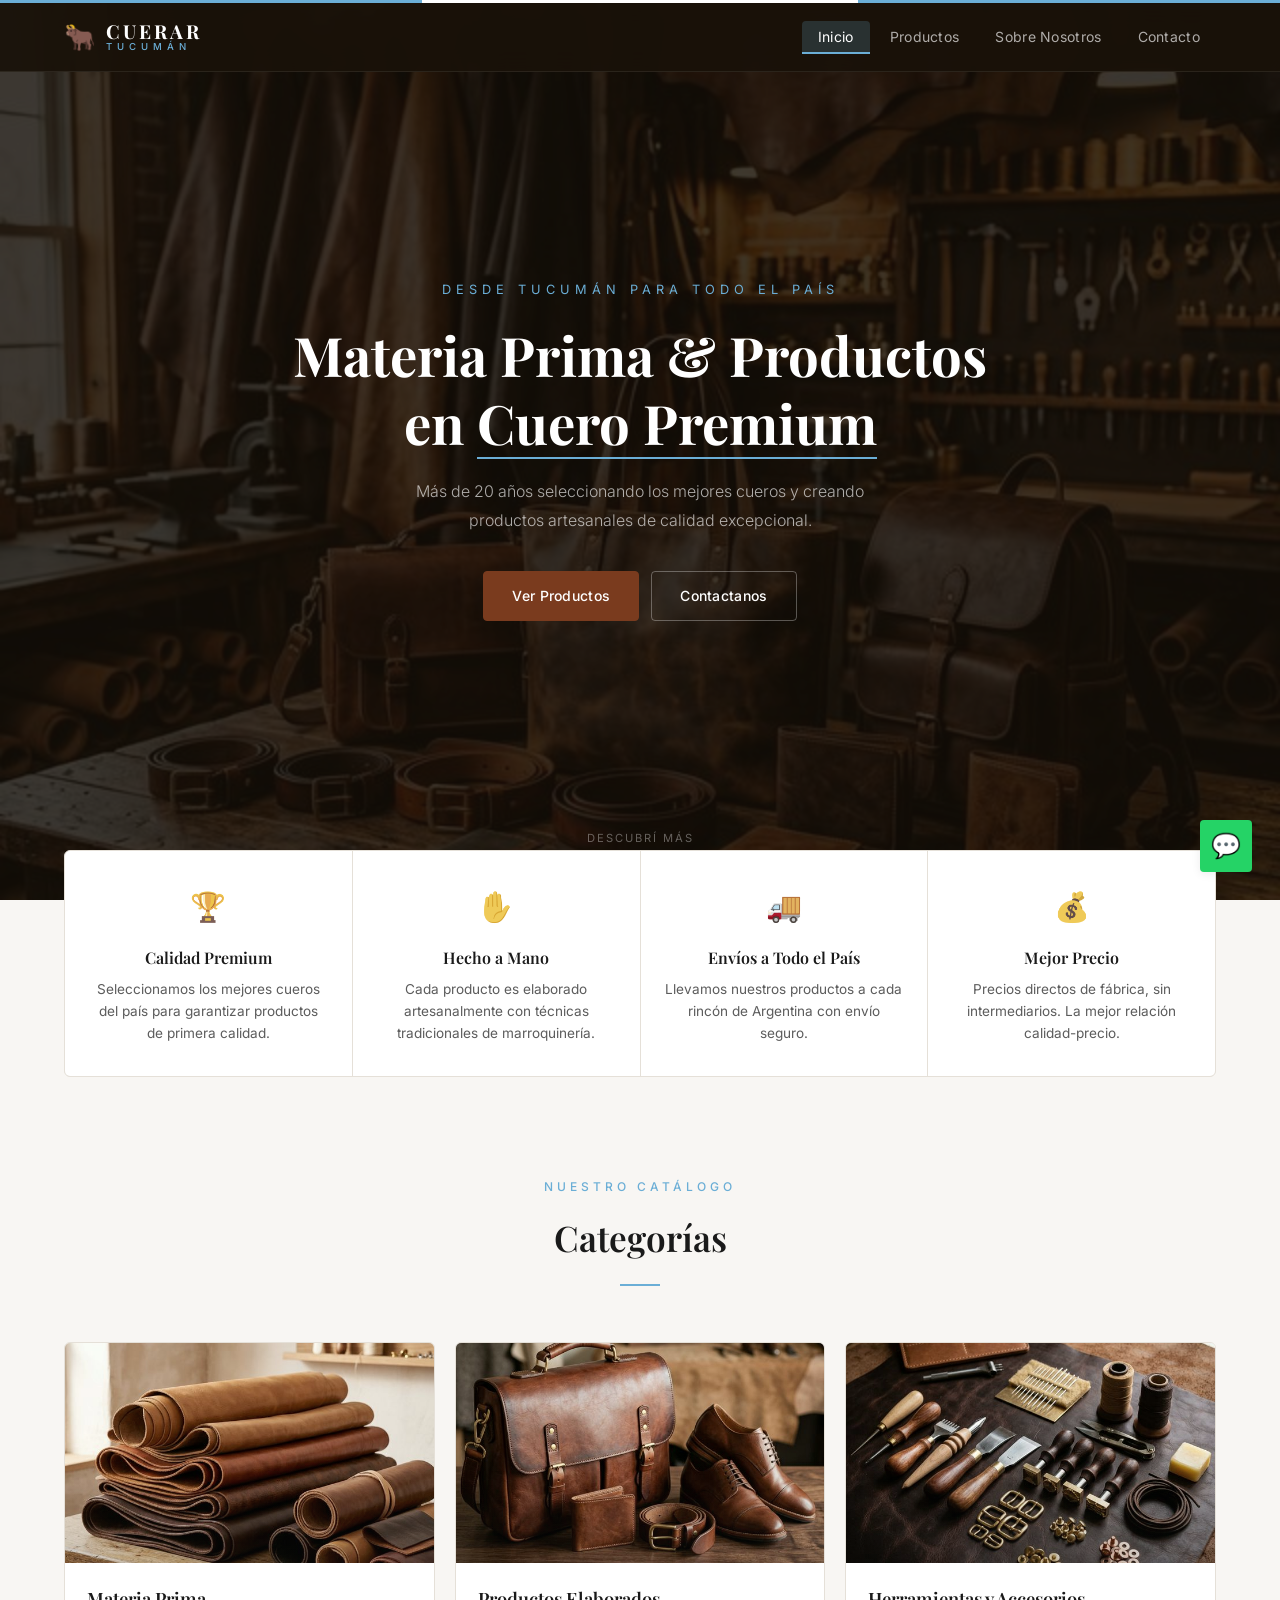
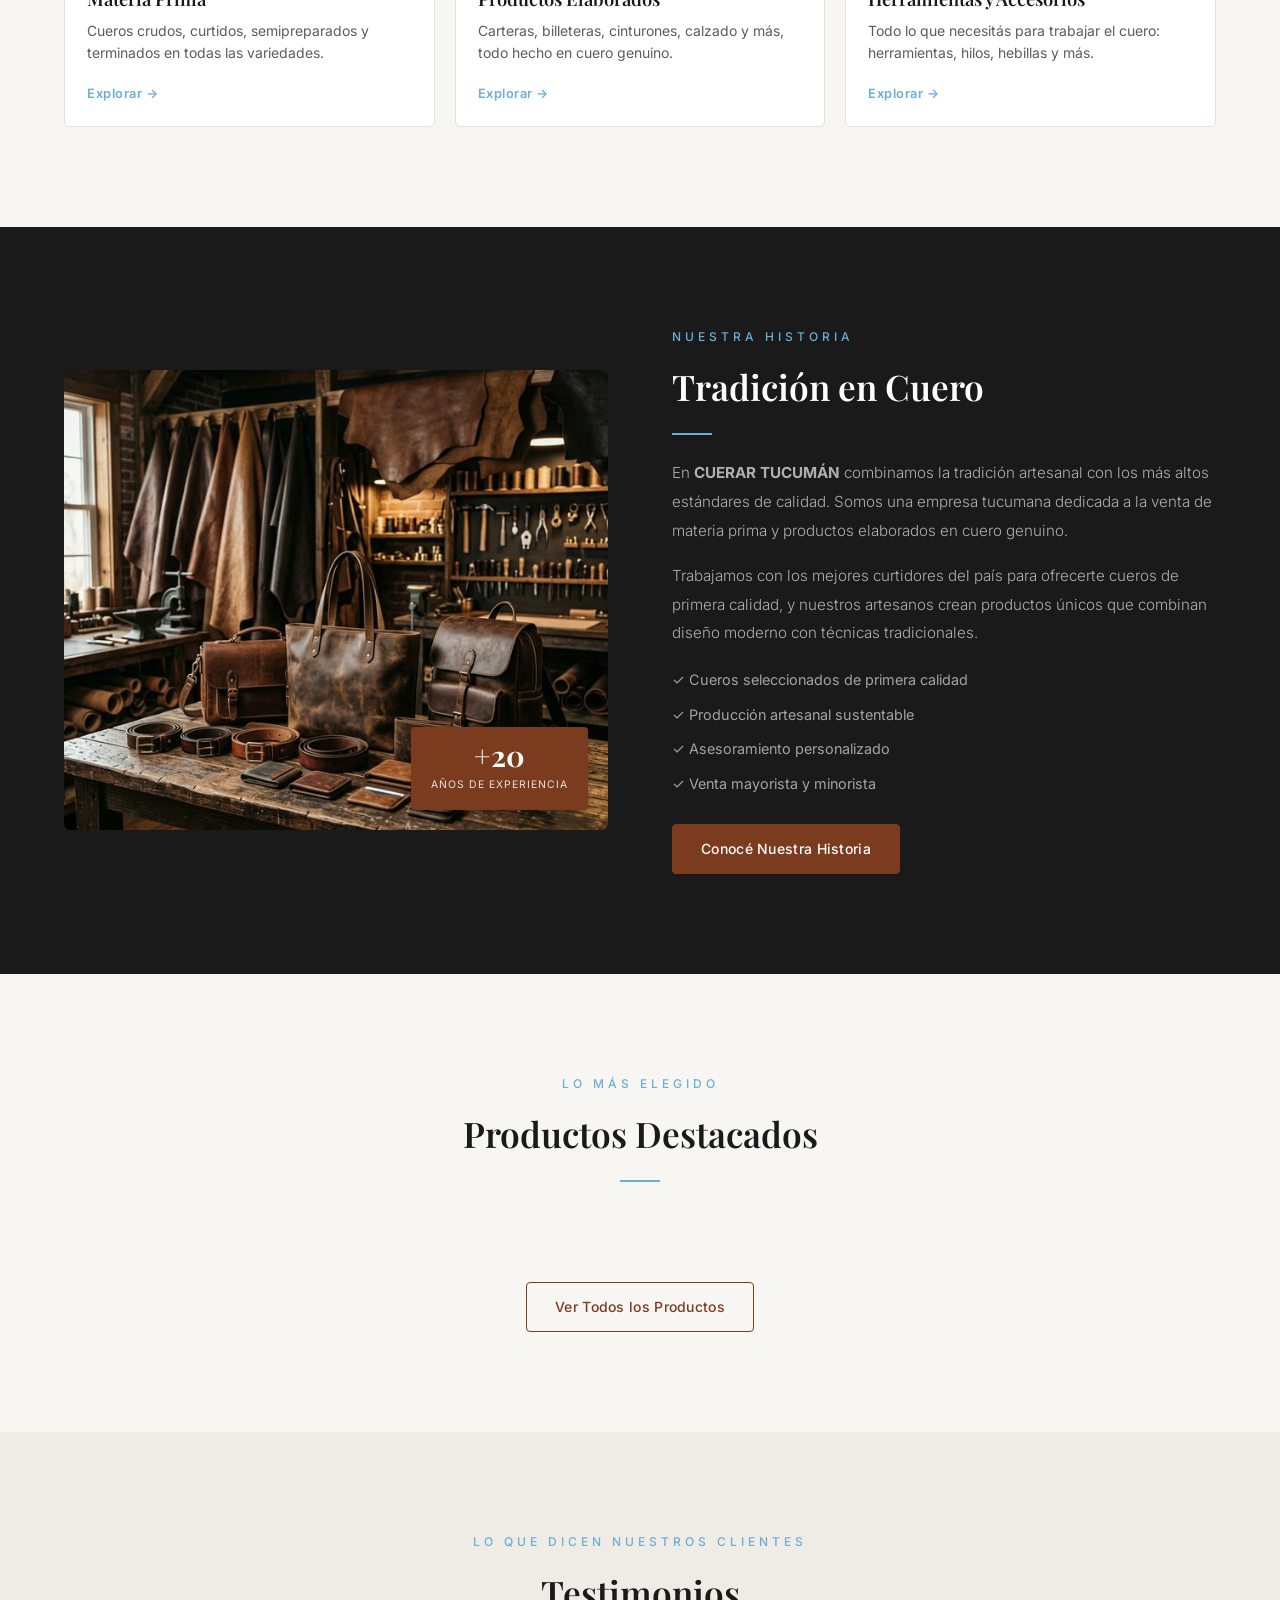
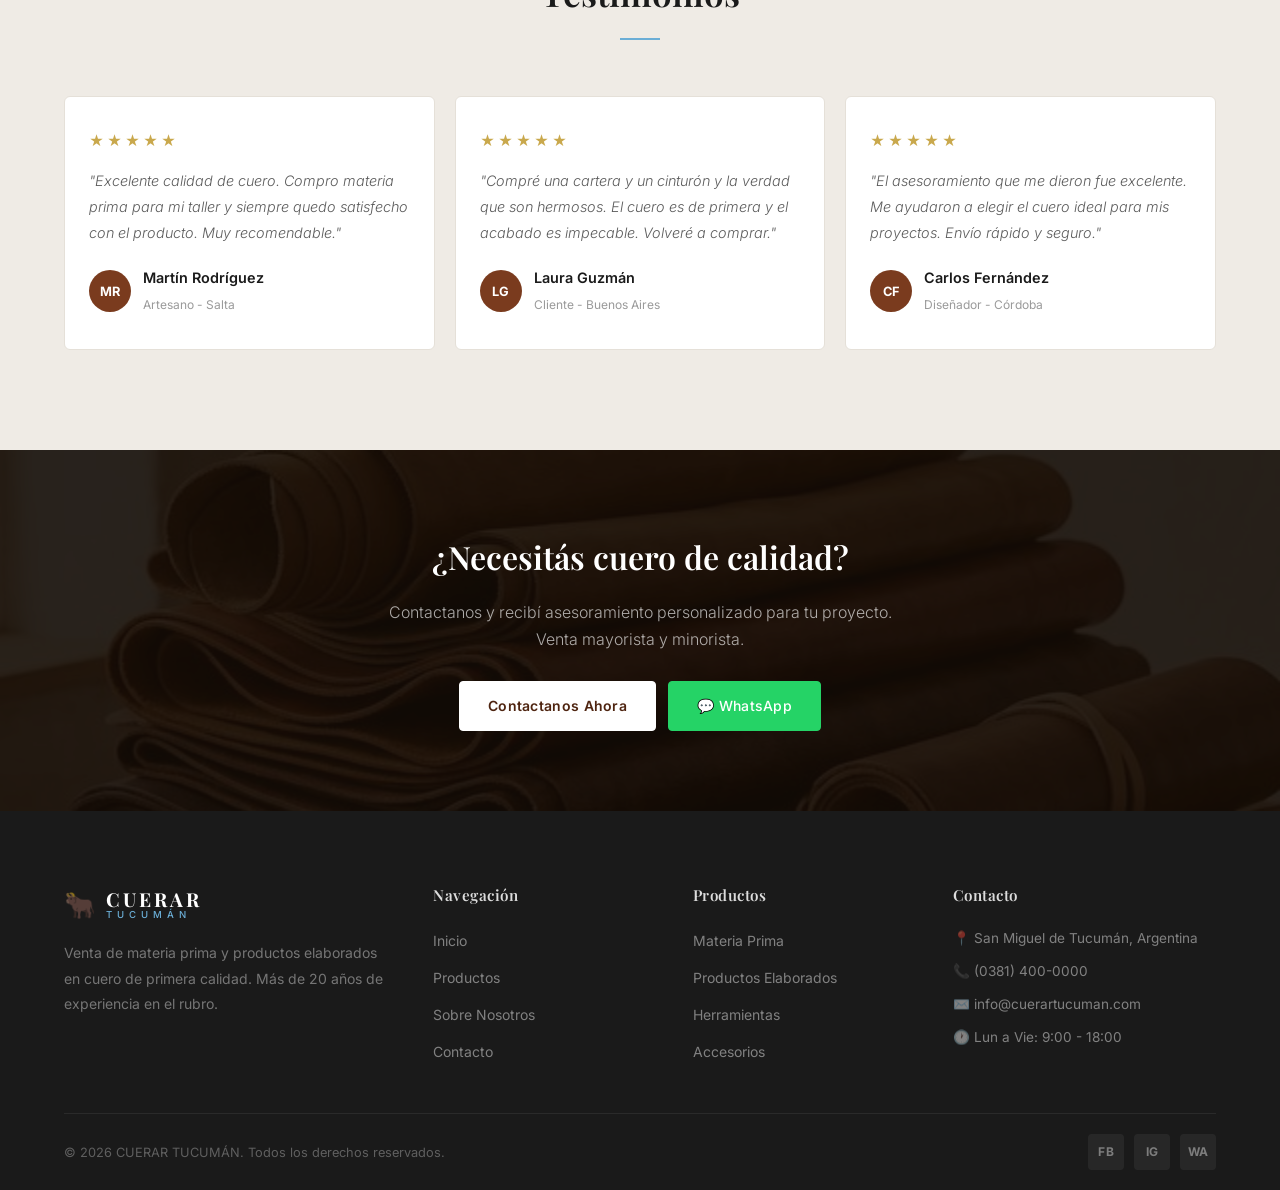
==== commit 03ddf817: "Agregar backend Flask con MongoDB Atlas y conectar frontend - Backend Flask con autenticación JWT, C" ====
--- a/index.html
+++ b/index.html
@@ -177,49 +177,8 @@
                 <h2 class="encabezado-seccion__titulo">Productos Destacados</h2>
                 <div class="encabezado-seccion__divisor"></div>
             </div>
-            <div class="destacados__grilla">
-                <div class="tarjeta-producto" id="producto1">
-                    <div class="tarjeta-producto__etiqueta">Nuevo</div>
-                    <div class="tarjeta-producto__contenedor-img">
-                        <img src="src/img/productos-elaborados.png" alt="Cartera de cuero artesanal" class="tarjeta-producto__imagen" loading="lazy">
-                    </div>
-                    <div class="tarjeta-producto__contenido">
-                        <span class="tarjeta-producto__categoria">Productos Elaborados</span>
-                        <h3 class="tarjeta-producto__titulo">Cartera Artesanal Premium</h3>
-                        <div class="tarjeta-producto__pie">
-                            <span class="tarjeta-producto__precio">$45.000</span>
-                            <a href="pages/productos.html" class="tarjeta-producto__boton">Ver más</a>
-                        </div>
-                    </div>
-                </div>
-                <div class="tarjeta-producto" id="producto2">
-                    <div class="tarjeta-producto__etiqueta tarjeta-producto__etiqueta--popular">Popular</div>
-                    <div class="tarjeta-producto__contenedor-img">
-                        <img src="src/img/materia-prima.png" alt="Cuero curtido al vegetal" class="tarjeta-producto__imagen" loading="lazy">
-                    </div>
-                    <div class="tarjeta-producto__contenido">
-                        <span class="tarjeta-producto__categoria">Materia Prima</span>
-                        <h3 class="tarjeta-producto__titulo">Cuero Curtido al Vegetal</h3>
-                        <div class="tarjeta-producto__pie">
-                            <span class="tarjeta-producto__precio">$18.500 /m²</span>
-                            <a href="pages/productos.html" class="tarjeta-producto__boton">Ver más</a>
-                        </div>
-                    </div>
-                </div>
-                <div class="tarjeta-producto" id="producto3">
-                    <div class="tarjeta-producto__contenedor-img">
-                        <img src="src/img/accesorios-cuero.png" alt="Kit de herramientas para cuero" class="tarjeta-producto__imagen" loading="lazy">
-                    </div>
-                    <div class="tarjeta-producto__contenido">
-                        <span class="tarjeta-producto__categoria">Herramientas</span>
-                        <h3 class="tarjeta-producto__titulo">Kit Herramientas Profesional</h3>
-                        <div class="tarjeta-producto__pie">
-                            <span class="tarjeta-producto__precio">$32.000</span>
-                            <a href="pages/productos.html" class="tarjeta-producto__boton">Ver más</a>
-                        </div>
-                    </div>
-                </div>
-            </div>
+            <!-- Las cards se cargan dinámicamente desde la API por productos-api.js -->
+            <div class="destacados__grilla"></div>
             <div class="destacados__accion">
                 <a href="pages/productos.html" class="boton boton--contorno" id="botonTodosProductos">Ver Todos los Productos</a>
             </div>
@@ -350,10 +309,12 @@
     </footer>
 
     <!-- ======== BOTÓN FLOTANTE WHATSAPP ======== -->
-    <a href="https://wa.me/5493814000000" class="whatsapp-flotante" id="whatsappFlotante" target="_blank" rel="noopener" aria-label="Contactar por WhatsApp">
+    <a href="https://wa.me/5493865234570" class="whatsapp-flotante" id="whatsappFlotante" target="_blank" rel="noopener" aria-label="Contactar por WhatsApp">
         💬
     </a>
 
+    <script src="src/js/api.js"></script>
+    <script src="src/js/productos-api.js"></script>
     <script src="src/js/main.js"></script>
 </body>
 </html>
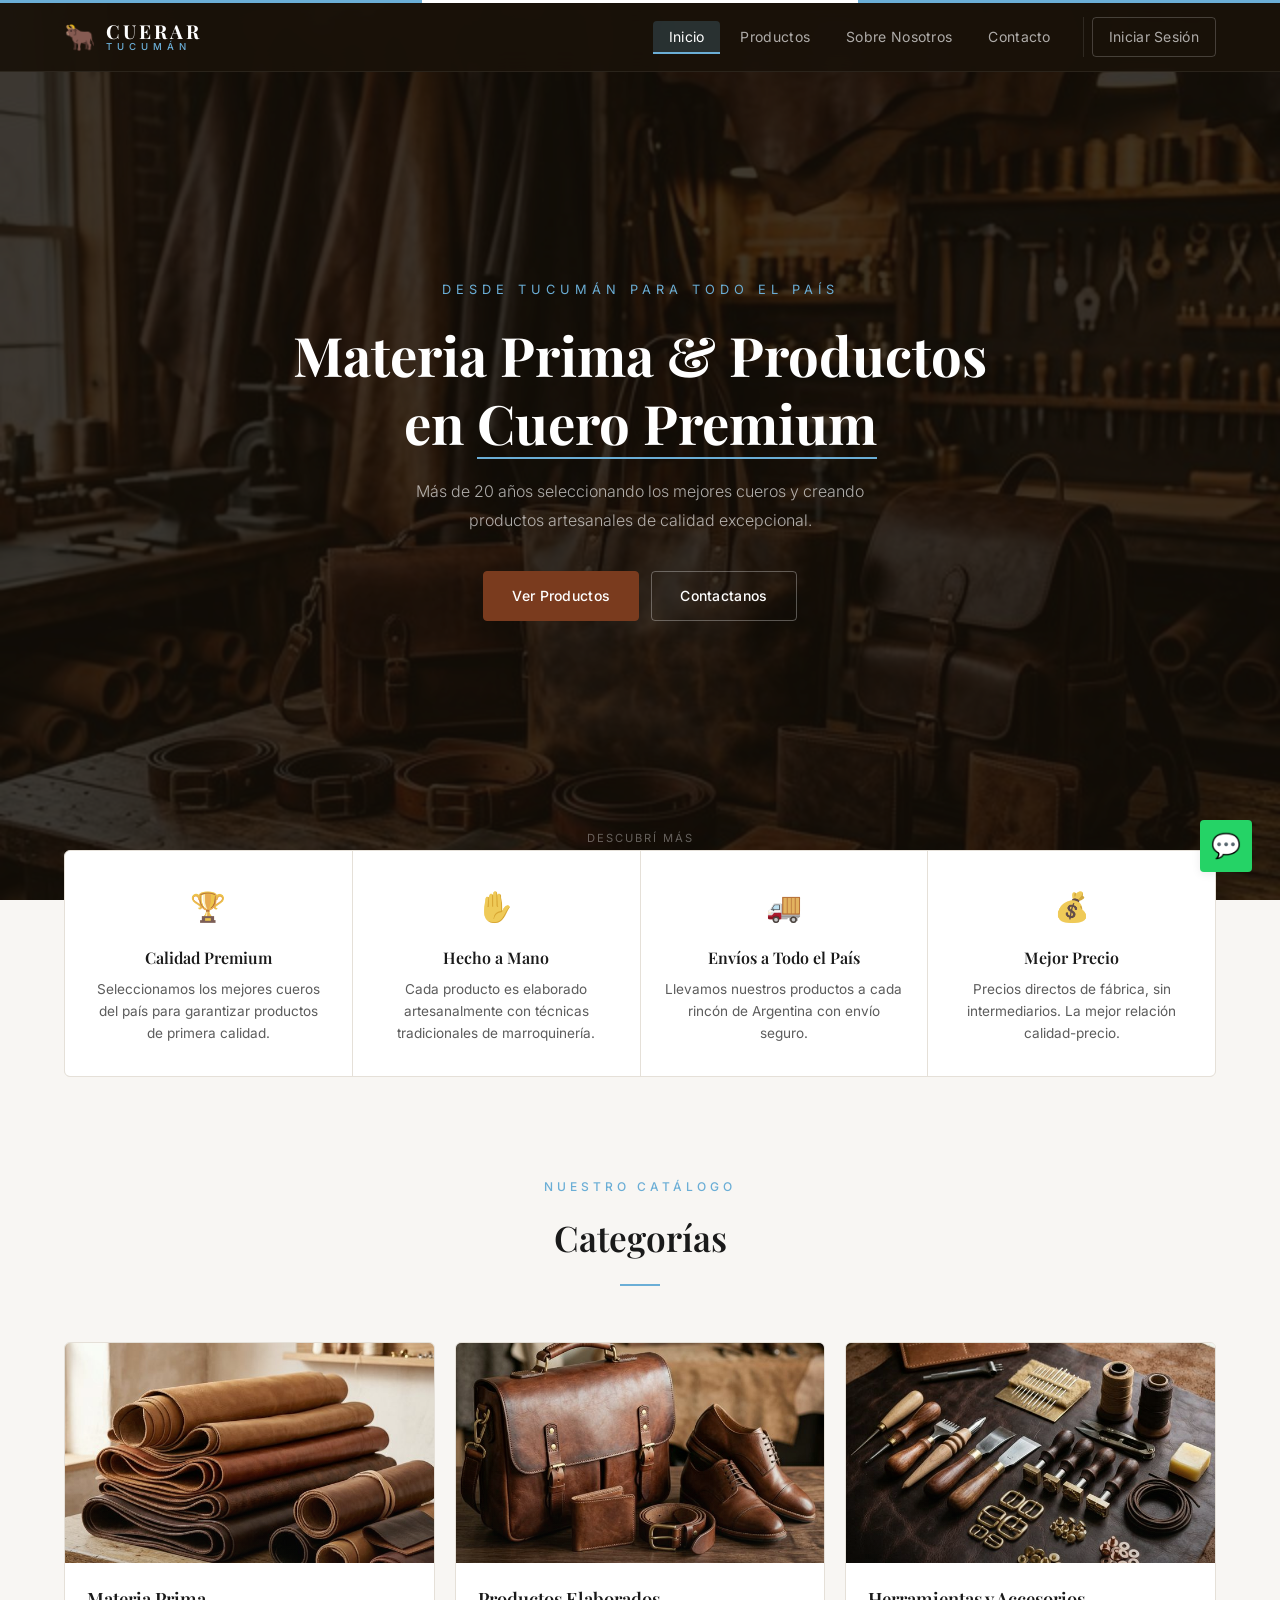
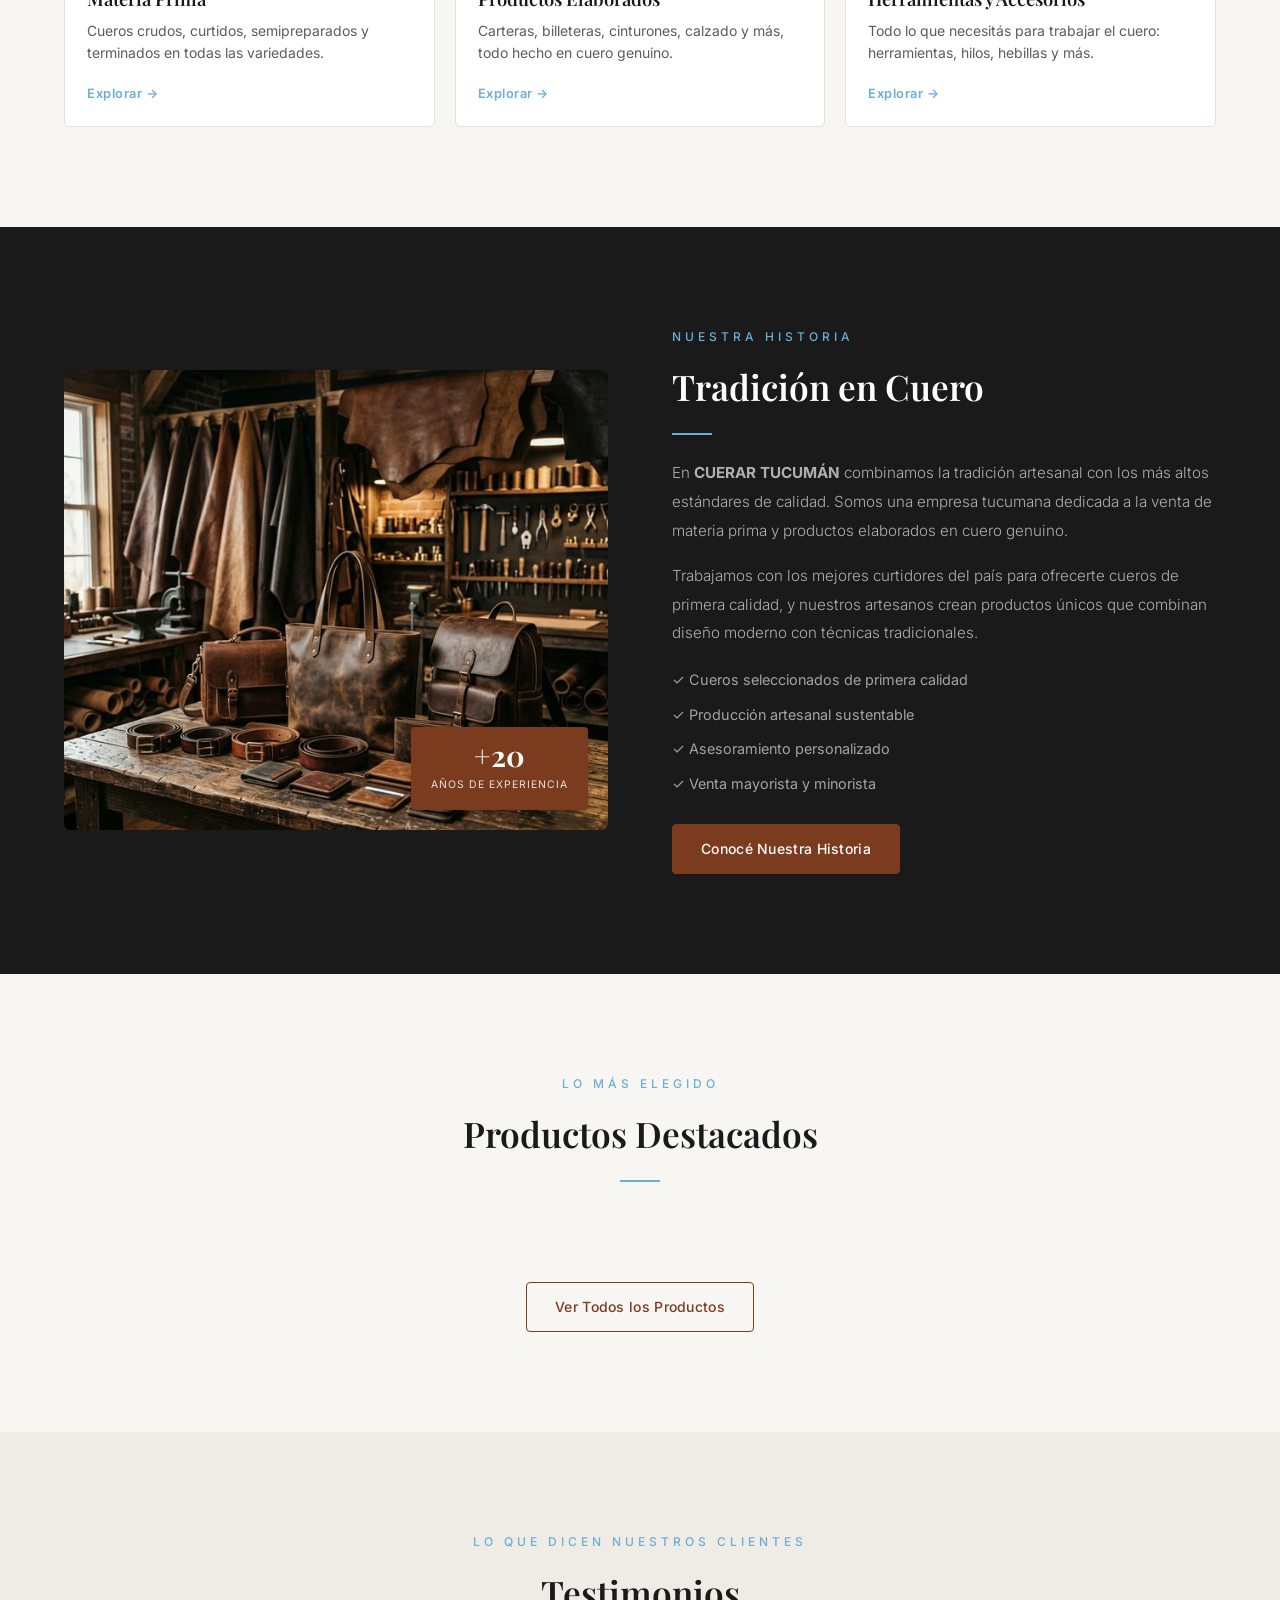
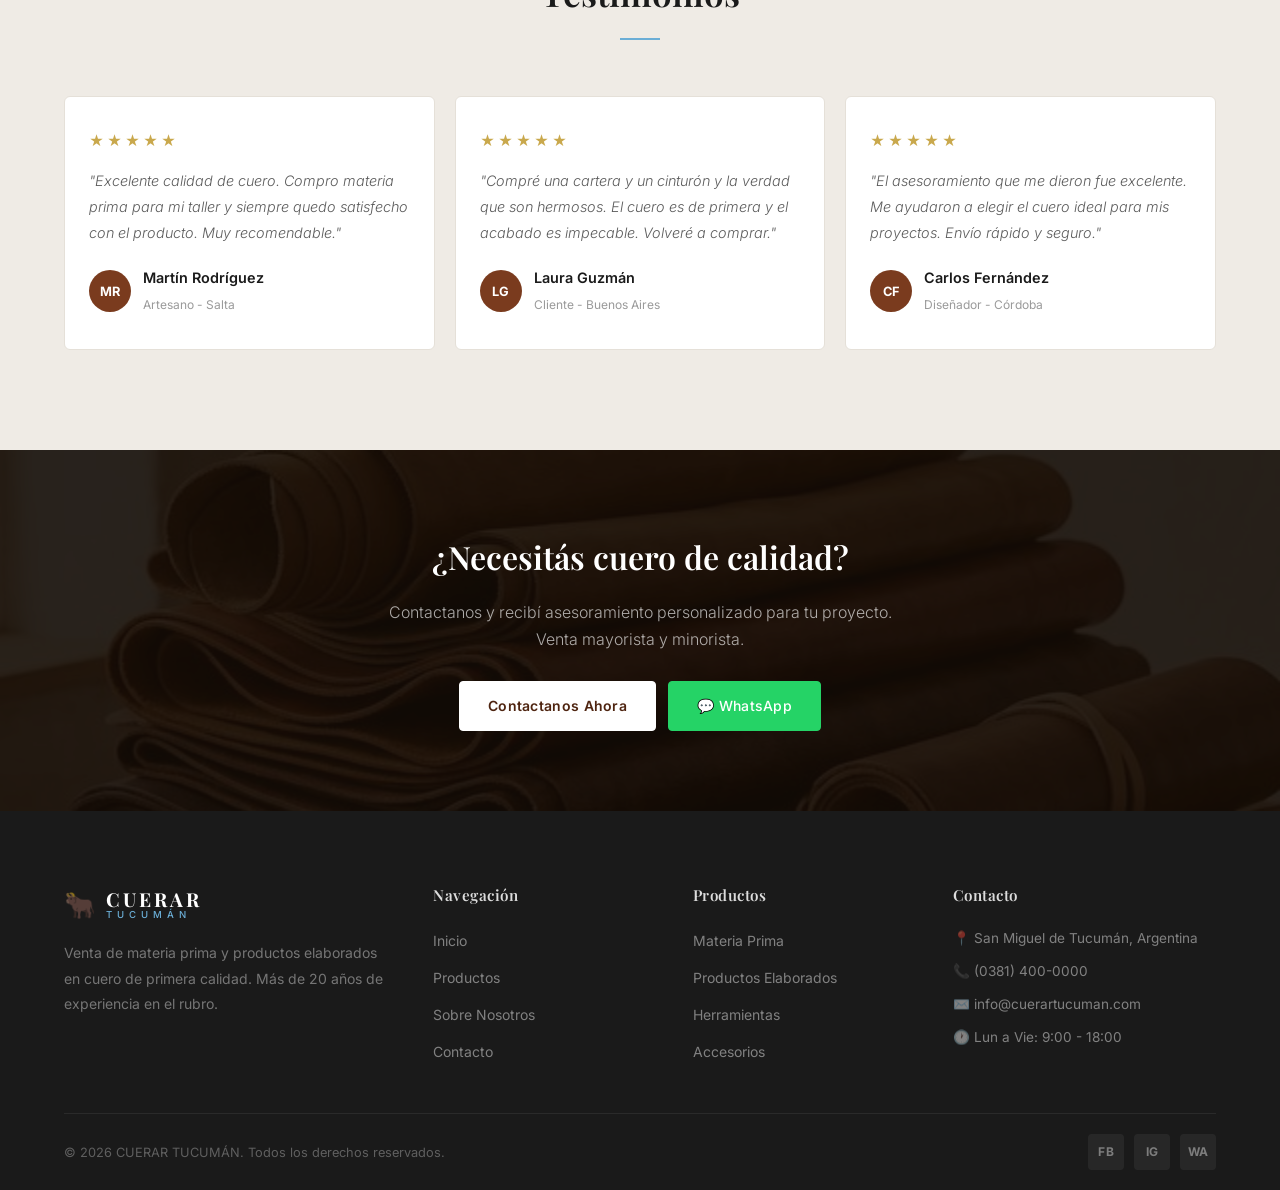
==== commit 6be15826: "Agregar login, registro y distinción de roles admin/usuario - Páginas login.html y registro.html con" ====
--- a/index.html
+++ b/index.html
@@ -36,6 +36,7 @@
                     <li><a href="pages/sobre-nosotros.html" class="encabezado__enlace-nav">Sobre Nosotros</a></li>
                     <li><a href="pages/contacto.html" class="encabezado__enlace-nav">Contacto</a></li>
                 </ul>
+                <div class="encabezado__auth" id="navAuth"></div>
             </nav>
         </div>
     </header>
@@ -314,6 +315,7 @@
     </a>
 
     <script src="src/js/api.js"></script>
+    <script src="src/js/auth.js"></script>
     <script src="src/js/productos-api.js"></script>
     <script src="src/js/main.js"></script>
 </body>
--- a/style.css
+++ b/style.css
@@ -196,6 +196,12 @@
     transform: rotate(-45deg) translate(5px, -5px);
 }
 
+.encabezado__navegacion {
+    display: flex;
+    align-items: center;
+    gap: 8px;
+}
+
 .encabezado__lista-nav {
     display: flex;
     gap: 4px;
@@ -1302,6 +1308,50 @@
         padding: 12px 16px;
         font-size: 0.95rem;
         border-radius: var(--radio-sm);
+    }
+
+    /* Auth en mobile: apilado debajo de los links */
+    .encabezado__navegacion {
+        flex-direction: column;
+        align-items: flex-start;
+        gap: 4px;
+    }
+
+    .encabezado__auth {
+        margin-left: 0;
+        padding-left: 0;
+        border-left: none;
+        border-top: 1px solid rgba(255, 255, 255, 0.1);
+        width: 100%;
+        padding-top: 12px;
+        margin-top: 4px;
+    }
+
+    .nav-auth__boton--login {
+        display: block;
+        width: 100%;
+        padding: 12px 16px;
+        font-size: 0.95rem;
+        text-align: left;
+        border: none;
+    }
+
+    .nav-auth__usuario {
+        flex-direction: column;
+        align-items: flex-start;
+        gap: 10px;
+        width: 100%;
+        padding: 4px 16px;
+    }
+
+    .nav-auth__nombre {
+        font-size: 0.95rem;
+    }
+
+    .nav-auth__boton--logout {
+        border: none;
+        padding: 8px 0;
+        font-size: 0.88rem;
     }
 
     .portada__titulo {
@@ -2138,3 +2188,248 @@
     font-size: 0.78rem;
     color: var(--color-texto-claro);
 }
+
+/* ============================================================
+   AUTH — NAVBAR
+   El encabezado es oscuro (rgba 26,26,26), todos los colores
+   deben usar la misma paleta que los enlaces del nav.
+   ============================================================ */
+
+.encabezado__auth {
+    display: flex;
+    align-items: center;
+    margin-left: 8px;
+    padding-left: 8px;
+    border-left: 1px solid rgba(255, 255, 255, 0.1);
+}
+
+/* Botón base */
+.nav-auth__boton {
+    padding: 7px 16px;
+    border-radius: 4px;
+    font-size: 0.875rem;
+    font-weight: 400;
+    font-family: var(--fuente-cuerpo);
+    cursor: pointer;
+    transition: var(--transicion);
+    text-decoration: none;
+    border: none;
+    letter-spacing: 0.3px;
+}
+
+/* "Iniciar Sesión" — igual al enlace nav pero con borde sutil */
+.nav-auth__boton--login {
+    color: rgba(255, 255, 255, 0.65);
+    background: transparent;
+    border: 1px solid rgba(255, 255, 255, 0.2);
+}
+.nav-auth__boton--login:hover {
+    color: var(--color-blanco);
+    background: rgba(255, 255, 255, 0.08);
+    border-color: rgba(255, 255, 255, 0.35);
+}
+
+/* "Salir" — texto tenue, sin borde llamativo */
+.nav-auth__boton--logout {
+    color: rgba(255, 255, 255, 0.45);
+    background: transparent;
+    border: 1px solid rgba(255, 255, 255, 0.12);
+    padding: 5px 12px;
+    font-size: 0.78rem;
+}
+.nav-auth__boton--logout:hover {
+    color: #fca5a5;
+    background: rgba(220, 38, 38, 0.12);
+    border-color: rgba(220, 38, 38, 0.3);
+}
+
+/* Sección de usuario logueado */
+.nav-auth__usuario {
+    display: flex;
+    align-items: center;
+    gap: 8px;
+}
+
+/* Nombre del usuario — mismo tono que los enlaces del nav */
+.nav-auth__nombre {
+    font-size: 0.875rem;
+    font-weight: 400;
+    color: rgba(255, 255, 255, 0.65);
+    letter-spacing: 0.3px;
+}
+
+/* Badge de rol — fondo sutilmente oscuro */
+.nav-auth__rol {
+    font-size: 0.6rem;
+    font-weight: 600;
+    padding: 2px 7px;
+    border-radius: 20px;
+    text-transform: uppercase;
+    letter-spacing: 0.5px;
+}
+.nav-auth__rol--admin {
+    background: rgba(201, 168, 76, 0.15);
+    color: var(--color-dorado);
+    border: 1px solid rgba(201, 168, 76, 0.35);
+}
+.nav-auth__rol--usuario {
+    background: rgba(107, 174, 214, 0.15);
+    color: var(--color-arg-azul);
+    border: 1px solid rgba(107, 174, 214, 0.35);
+}
+
+/* Enlace al panel admin — resaltado con el azul del sitio */
+.nav-auth__enlace-admin {
+    font-size: 0.8rem;
+    font-weight: 500;
+    color: var(--color-arg-azul);
+    text-decoration: none;
+    transition: var(--transicion);
+    padding: 7px 10px;
+    border-radius: 4px;
+}
+.nav-auth__enlace-admin:hover {
+    color: var(--color-blanco);
+    background: rgba(107, 174, 214, 0.15);
+}
+
+/* ============================================================
+   AUTH — PÁGINAS (LOGIN / REGISTRO)
+   ============================================================ */
+
+.pagina-auth {
+    min-height: calc(100vh - 120px);
+    display: flex;
+    align-items: center;
+    justify-content: center;
+    padding: 4rem 1.5rem;
+    background: var(--color-fondo-seccion);
+}
+
+.auth-card {
+    background: var(--color-fondo-tarjeta);
+    border-radius: var(--radio-xl);
+    box-shadow: var(--sombra-xl);
+    padding: 2.5rem 2rem;
+    width: 100%;
+    max-width: 440px;
+}
+
+.auth-card__encabezado {
+    text-align: center;
+    margin-bottom: 2rem;
+}
+
+.auth-card__icono {
+    font-size: 2.5rem;
+    display: block;
+    margin-bottom: 0.75rem;
+}
+
+.auth-card__titulo {
+    font-family: var(--fuente-titulo);
+    font-size: 1.8rem;
+    color: var(--color-primario);
+    margin-bottom: 0.3rem;
+}
+
+.auth-card__subtitulo {
+    font-size: 0.88rem;
+    color: var(--color-texto-claro);
+}
+
+/* Error box */
+.auth-card__error {
+    background: #fef2f2;
+    border: 1px solid #fca5a5;
+    border-radius: var(--radio-md);
+    padding: 0.75rem 1rem;
+    color: #dc2626;
+    font-size: 0.85rem;
+    margin-bottom: 1.25rem;
+}
+
+.auth-card__formulario {
+    display: flex;
+    flex-direction: column;
+    gap: 1.1rem;
+}
+
+/* Input con botón ojo */
+.campo__input-grupo {
+    position: relative;
+    display: flex;
+    align-items: center;
+}
+.campo__input-grupo .campo__input {
+    padding-right: 44px;
+}
+.campo__ojo {
+    position: absolute;
+    right: 12px;
+    background: none;
+    border: none;
+    cursor: pointer;
+    font-size: 1rem;
+    padding: 4px;
+    line-height: 1;
+    color: var(--color-texto-claro);
+}
+
+/* Ayuda debajo del input */
+.campo__ayuda {
+    font-size: 0.75rem;
+    color: var(--color-texto-tenue);
+    margin-top: 4px;
+    display: block;
+}
+
+/* Sección "¿Sos administrador?" */
+.auth-card__admin-toggle {
+    border: 1.5px dashed var(--color-borde);
+    border-radius: var(--radio-md);
+    padding: 0.75rem 1rem;
+}
+.auth-card__admin-toggle summary {
+    cursor: pointer;
+    font-size: 0.82rem;
+    font-weight: 600;
+    color: var(--color-texto-claro);
+    user-select: none;
+}
+.auth-card__admin-toggle summary:hover {
+    color: var(--color-primario);
+}
+
+.auth-card__submit {
+    width: 100%;
+    padding: 13px;
+    font-size: 0.95rem;
+    margin-top: 0.5rem;
+}
+
+.auth-card__footer {
+    text-align: center;
+    margin-top: 1.5rem;
+    font-size: 0.85rem;
+    color: var(--color-texto-claro);
+}
+
+.auth-card__link {
+    color: var(--color-primario);
+    font-weight: 600;
+    text-decoration: none;
+}
+.auth-card__link:hover {
+    text-decoration: underline;
+}
+
+/* Responsive */
+@media (max-width: 480px) {
+    .auth-card {
+        padding: 2rem 1.25rem;
+    }
+    .auth-card__titulo {
+        font-size: 1.5rem;
+    }
+}
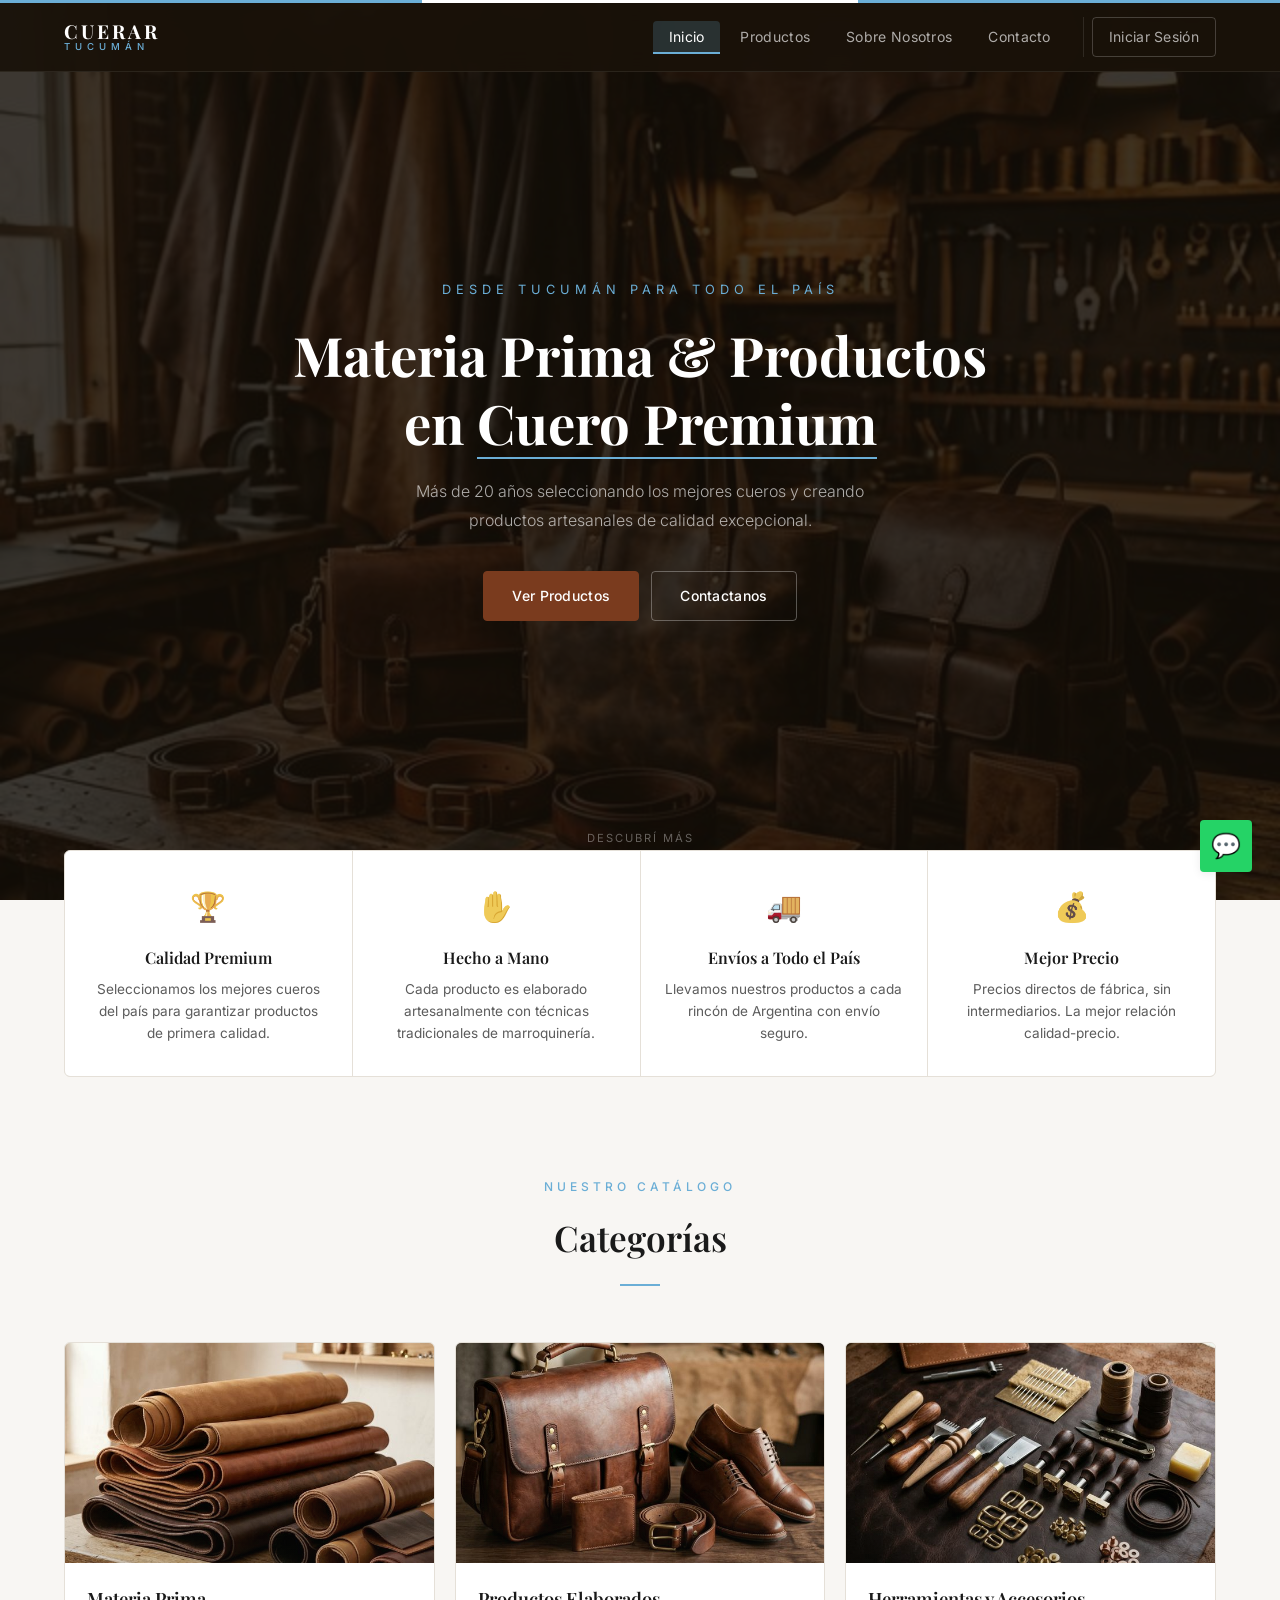
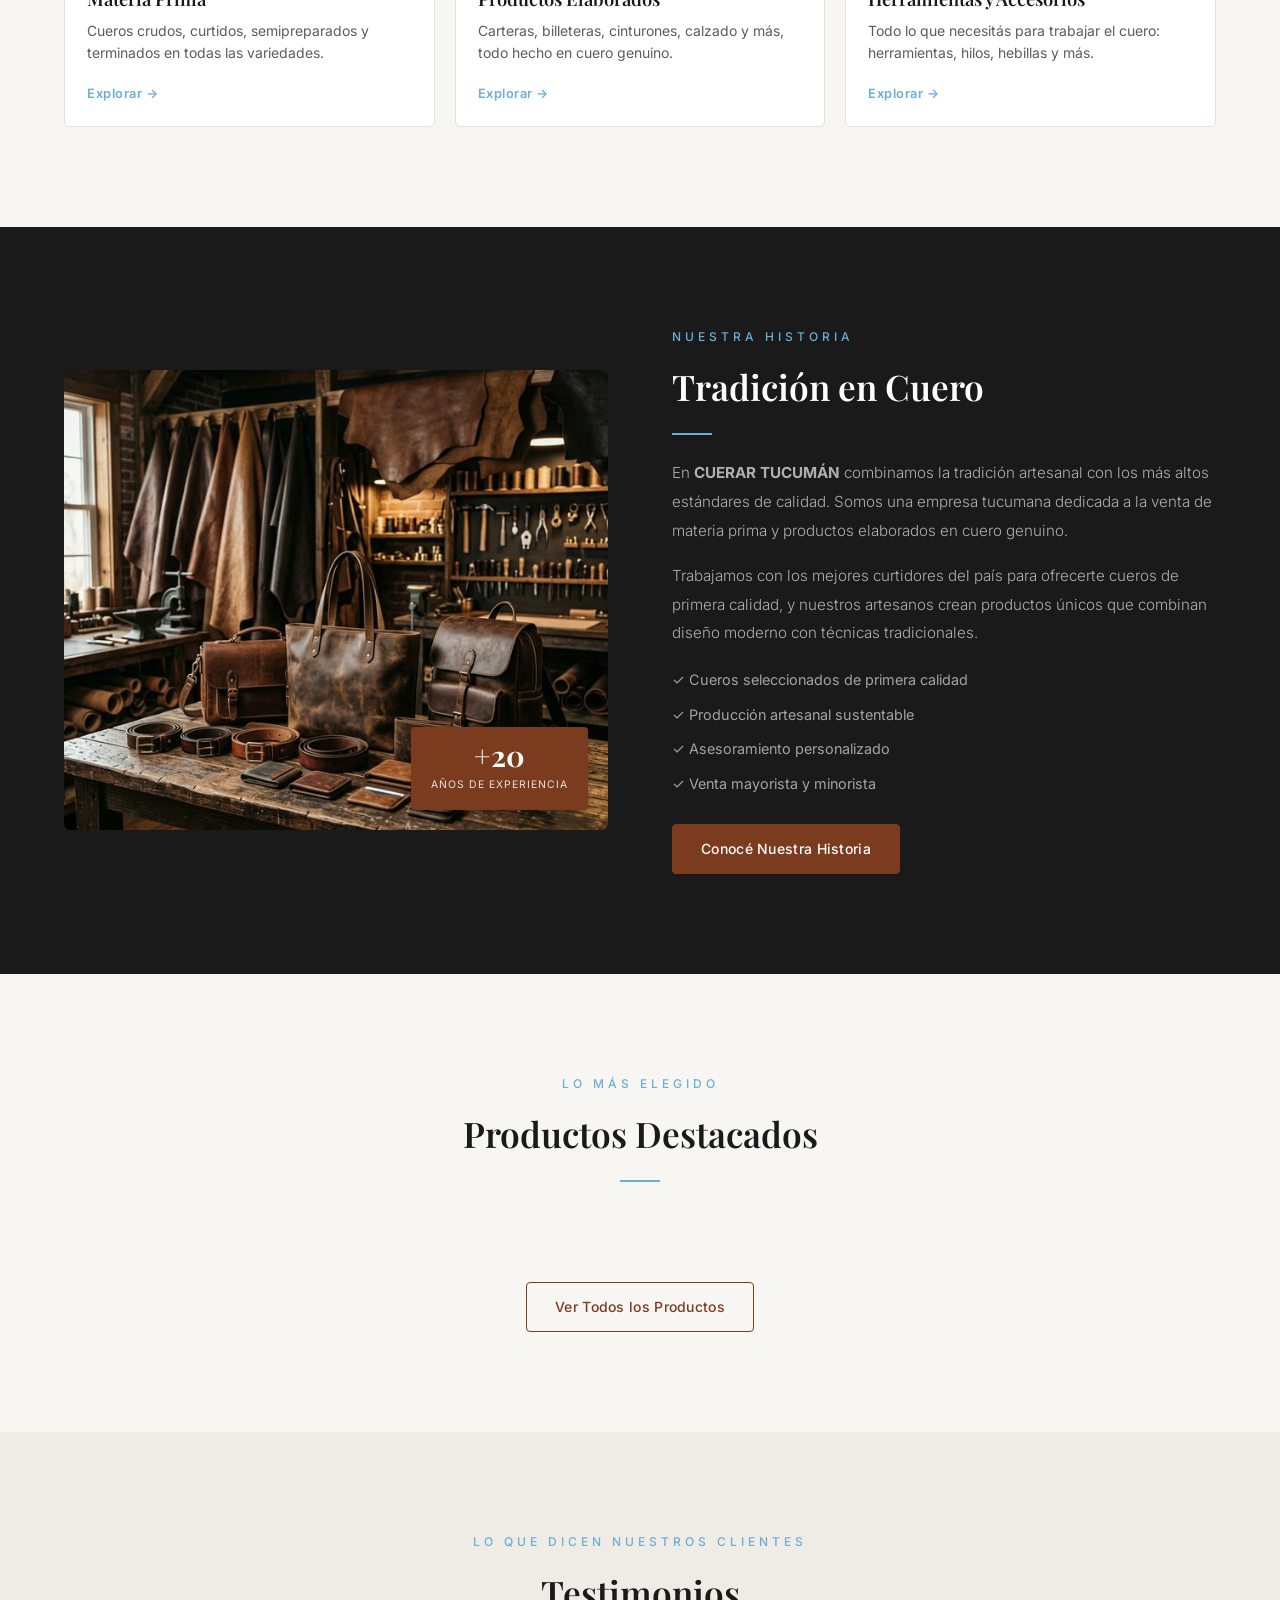
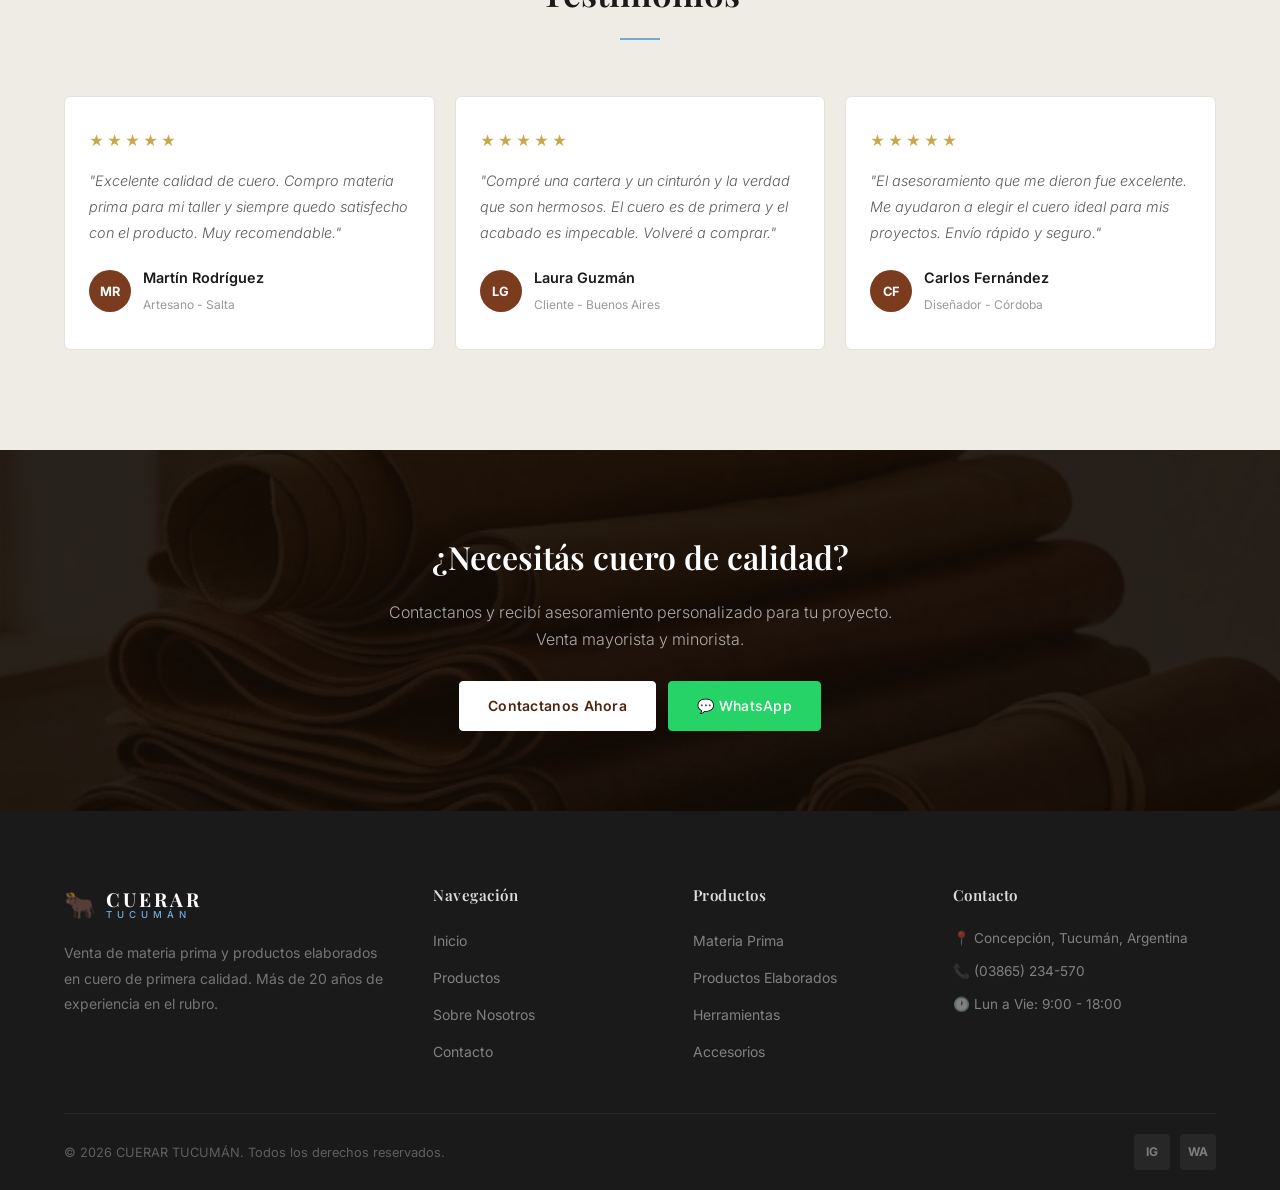
==== commit 0c0e69ee: "Actualizar páginas HTML con mejoras de contenido y estilo Co-Authored-By: Claude Sonnet 4.6 <noreply" ====
--- a/index.html
+++ b/index.html
@@ -16,7 +16,6 @@
     <header class="encabezado" id="encabezado">
         <div class="encabezado__contenedor">
             <a href="index.html" class="encabezado__logo">
-                <span class="encabezado__logo-icono">🐂</span>
                 <div class="encabezado__logo-texto">
                     <span class="encabezado__marca">CUERAR</span>
                     <span class="encabezado__ubicacion">TUCUMÁN</span>
@@ -290,9 +289,8 @@
                 <div class="pie__contacto">
                     <h4 class="pie__titulo">Contacto</h4>
                     <ul>
-                        <li>📍 San Miguel de Tucumán, Argentina</li>
-                        <li>📞 (0381) 400-0000</li>
-                        <li>✉️ info@cuerartucuman.com</li>
+                        <li>📍 Concepción, Tucumán, Argentina</li>
+                        <li>📞 (03865) 234-570</li>
                         <li>🕐 Lun a Vie: 9:00 - 18:00</li>
                     </ul>
                 </div>
@@ -301,9 +299,8 @@
             <div class="pie__inferior">
                 <p>&copy; 2026 CUERAR TUCUMÁN. Todos los derechos reservados.</p>
                 <div class="pie__redes">
-                    <a href="#" class="pie__enlace-red" aria-label="Facebook" id="redFb">FB</a>
-                    <a href="#" class="pie__enlace-red" aria-label="Instagram" id="redIg">IG</a>
-                    <a href="#" class="pie__enlace-red" aria-label="WhatsApp" id="redWa">WA</a>
+                    <a href="https://www.instagram.com/cuerar_tuc/" class="pie__enlace-red" aria-label="Instagram" id="redIg">IG</a>
+                    <a href="https://wa.me/5493865234570" class="pie__enlace-red" aria-label="WhatsApp" id="redWa">WA</a>
                 </div>
             </div>
         </div>
--- a/style.css
+++ b/style.css
@@ -2433,3 +2433,339 @@
         font-size: 1.5rem;
     }
 }
+
+/* ============================================================
+   PANEL ADMIN
+   ============================================================ */
+
+/* Banner superior */
+.admin__banner {
+    background: linear-gradient(135deg, var(--color-fondo-oscuro) 0%, var(--color-primario-oscuro) 100%);
+    padding: 2.5rem 0;
+    margin-top: 68px;
+}
+.admin__banner-contenido {
+    max-width: 1200px;
+    margin: 0 auto;
+    padding: 0 24px;
+    display: flex;
+    align-items: center;
+    justify-content: space-between;
+    gap: 2rem;
+    flex-wrap: wrap;
+}
+.admin__banner-titulo {
+    font-family: var(--fuente-titulo);
+    font-size: 1.8rem;
+    color: var(--color-blanco);
+    margin-bottom: 0.25rem;
+}
+.admin__banner-subtitulo {
+    color: rgba(255,255,255,0.55);
+    font-size: 0.875rem;
+}
+
+/* Stats */
+.admin__stats {
+    display: flex;
+    gap: 1.5rem;
+}
+.admin__stat {
+    text-align: center;
+    background: rgba(255,255,255,0.07);
+    border: 1px solid rgba(255,255,255,0.1);
+    border-radius: var(--radio-lg);
+    padding: 0.75rem 1.25rem;
+    min-width: 90px;
+}
+.admin__stat-numero {
+    display: block;
+    font-size: 1.8rem;
+    font-weight: 700;
+    color: var(--color-blanco);
+    line-height: 1;
+    margin-bottom: 4px;
+}
+.admin__stat-label {
+    font-size: 0.7rem;
+    color: rgba(255,255,255,0.5);
+    text-transform: uppercase;
+    letter-spacing: 0.5px;
+}
+.admin__stat--alerta-activa .admin__stat-numero { color: #fbbf24; }
+.admin__stat--alerta-activa { border-color: rgba(251,191,36,0.3); }
+
+/* Contenedor principal */
+.admin__contenedor {
+    max-width: 1200px;
+    margin: 0 auto;
+    padding: 2rem 24px 4rem;
+}
+
+/* Tabs */
+.admin__tabs {
+    display: flex;
+    gap: 4px;
+    border-bottom: 2px solid var(--color-borde);
+    margin-bottom: 2rem;
+}
+.admin__tab {
+    padding: 10px 24px;
+    font-family: var(--fuente-cuerpo);
+    font-size: 0.9rem;
+    font-weight: 500;
+    color: var(--color-texto-claro);
+    background: none;
+    border: none;
+    border-bottom: 2px solid transparent;
+    margin-bottom: -2px;
+    cursor: pointer;
+    transition: var(--transicion);
+    display: flex;
+    align-items: center;
+    gap: 8px;
+}
+.admin__tab:hover { color: var(--color-primario); }
+.admin__tab--activo {
+    color: var(--color-primario);
+    border-bottom-color: var(--color-primario);
+    font-weight: 600;
+}
+.admin__tab-badge {
+    background: #ef4444;
+    color: white;
+    font-size: 0.65rem;
+    font-weight: 700;
+    border-radius: 20px;
+    padding: 1px 6px;
+    min-width: 18px;
+    text-align: center;
+}
+
+/* Barra de acciones */
+.admin__barra-acciones {
+    display: flex;
+    align-items: center;
+    justify-content: space-between;
+    margin-bottom: 1.25rem;
+    gap: 1rem;
+    flex-wrap: wrap;
+}
+.admin__seccion-titulo {
+    font-family: var(--fuente-titulo);
+    font-size: 1.3rem;
+    color: var(--color-texto);
+}
+.admin__boton-agregar { font-size: 0.875rem; padding: 9px 18px; }
+
+/* Formulario producto */
+.admin__formulario-card {
+    background: var(--color-fondo-tarjeta);
+    border: 1.5px solid var(--color-arg-azul-claro);
+    border-radius: var(--radio-xl);
+    padding: 1.5rem;
+    margin-bottom: 1.5rem;
+    box-shadow: var(--sombra-md);
+}
+.admin__form-titulo {
+    font-family: var(--fuente-titulo);
+    font-size: 1.1rem;
+    color: var(--color-primario);
+    margin-bottom: 1rem;
+}
+.admin__form-grid {
+    display: grid;
+    grid-template-columns: 1fr 1fr;
+    gap: 1rem;
+}
+.admin__form-full { grid-column: 1 / -1; }
+.admin__form-checks {
+    grid-column: 1 / -1;
+    display: flex;
+    gap: 1.5rem;
+    flex-wrap: wrap;
+}
+.admin__check-label {
+    display: flex;
+    align-items: center;
+    gap: 8px;
+    font-size: 0.875rem;
+    color: var(--color-texto-claro);
+    cursor: pointer;
+}
+.admin__form-acciones {
+    grid-column: 1 / -1;
+    display: flex;
+    gap: 0.75rem;
+    padding-top: 0.5rem;
+}
+
+/* Filtros */
+.admin__filtros {
+    display: flex;
+    gap: 6px;
+    margin-bottom: 1rem;
+    flex-wrap: wrap;
+}
+.admin__filtro {
+    padding: 6px 14px;
+    font-size: 0.8rem;
+    font-weight: 500;
+    font-family: var(--fuente-cuerpo);
+    color: var(--color-texto-claro);
+    background: var(--color-fondo-tarjeta);
+    border: 1px solid var(--color-borde);
+    border-radius: 20px;
+    cursor: pointer;
+    transition: var(--transicion);
+}
+.admin__filtro:hover { border-color: var(--color-primario); color: var(--color-primario); }
+.admin__filtro--activo {
+    background: var(--color-primario);
+    color: var(--color-blanco);
+    border-color: var(--color-primario);
+}
+
+/* Tabla de productos */
+.admin__tabla-wrapper { overflow-x: auto; }
+.admin__tabla { display: flex; flex-direction: column; gap: 8px; }
+
+.admin__fila {
+    display: grid;
+    grid-template-columns: 56px 1fr auto auto;
+    align-items: center;
+    gap: 1rem;
+    background: var(--color-fondo-tarjeta);
+    border: 1px solid var(--color-borde);
+    border-radius: var(--radio-lg);
+    padding: 0.75rem 1rem;
+    transition: var(--transicion);
+}
+.admin__fila:hover { box-shadow: var(--sombra-md); }
+.admin__fila--inactiva {
+    opacity: 0.55;
+    background: #fafafa;
+}
+
+.admin__fila-img img {
+    width: 48px;
+    height: 48px;
+    object-fit: cover;
+    border-radius: var(--radio-md);
+    border: 1px solid var(--color-borde);
+}
+.admin__fila-nombre {
+    font-weight: 600;
+    font-size: 0.9rem;
+    color: var(--color-texto);
+    display: block;
+    margin-bottom: 4px;
+}
+.admin__fila-meta { display: flex; gap: 6px; flex-wrap: wrap; }
+.admin__fila-precio {
+    font-weight: 600;
+    font-size: 0.9rem;
+    color: var(--color-primario);
+    white-space: nowrap;
+}
+.admin__fila-acciones { display: flex; gap: 6px; }
+
+/* Botones de acción */
+.admin__btn {
+    padding: 5px 12px;
+    font-size: 0.75rem;
+    font-family: var(--fuente-cuerpo);
+    font-weight: 500;
+    border-radius: var(--radio-md);
+    border: 1px solid transparent;
+    cursor: pointer;
+    transition: var(--transicion);
+    white-space: nowrap;
+}
+.admin__btn--editar {
+    background: #eff6ff;
+    color: #2563eb;
+    border-color: #bfdbfe;
+}
+.admin__btn--editar:hover { background: #dbeafe; }
+.admin__btn--eliminar {
+    background: #fff7ed;
+    color: #c2410c;
+    border-color: #fed7aa;
+}
+.admin__btn--eliminar:hover { background: #ffedd5; }
+.admin__btn--restaurar {
+    background: #f0fdf4;
+    color: #166534;
+    border-color: #bbf7d0;
+}
+.admin__btn--restaurar:hover { background: #dcfce7; }
+.admin__btn--leido {
+    background: #f0fdf4;
+    color: #166534;
+    border-color: #bbf7d0;
+    margin-top: 8px;
+}
+.admin__btn--leido:hover { background: #dcfce7; }
+
+/* Badges */
+.admin__badge {
+    font-size: 0.65rem;
+    font-weight: 600;
+    padding: 2px 8px;
+    border-radius: 20px;
+    text-transform: uppercase;
+    letter-spacing: 0.3px;
+}
+.admin__badge--materia-prima  { background: #fef3c7; color: #92400e; }
+.admin__badge--elaborados     { background: #ede9fe; color: #5b21b6; }
+.admin__badge--herramientas   { background: #dcfce7; color: #166534; }
+.admin__badge--etiqueta       { background: #e0f2fe; color: #0369a1; }
+.admin__badge--destacado      { background: #fef9c3; color: #854d0e; }
+.admin__badge--inactivo       { background: #f1f5f9; color: #64748b; }
+.admin__badge--nuevo          { background: #fee2e2; color: #dc2626; }
+.admin__badge--asunto         { background: #f3f4f6; color: #374151; }
+
+/* Mensajes */
+.admin__mensaje {
+    background: var(--color-fondo-tarjeta);
+    border: 1px solid var(--color-borde);
+    border-radius: var(--radio-lg);
+    padding: 1.25rem;
+    margin-bottom: 10px;
+    transition: var(--transicion);
+}
+.admin__mensaje--nuevo {
+    border-left: 4px solid var(--color-arg-azul);
+    background: #f0f7ff;
+}
+.admin__mensaje-cabecera {
+    display: flex;
+    justify-content: space-between;
+    align-items: flex-start;
+    gap: 1rem;
+    margin-bottom: 0.75rem;
+    flex-wrap: wrap;
+}
+.admin__mensaje-origen { display: flex; flex-direction: column; gap: 2px; }
+.admin__mensaje-nombre { font-weight: 600; font-size: 0.9rem; }
+.admin__mensaje-email  { font-size: 0.8rem; color: var(--color-texto-claro); }
+.admin__mensaje-meta   { display: flex; align-items: center; gap: 8px; flex-wrap: wrap; }
+.admin__mensaje-fecha  { font-size: 0.75rem; color: var(--color-texto-tenue); }
+.admin__mensaje-texto  { font-size: 0.875rem; color: var(--color-texto-claro); line-height: 1.6; }
+.admin__mensaje-leido  { font-size: 0.75rem; color: var(--color-texto-tenue); margin-top: 8px; display: inline-block; }
+
+.admin__filtros-mensajes { display: flex; gap: 6px; }
+.admin__cargando { color: var(--color-texto-tenue); padding: 2rem; text-align: center; }
+.admin__vacio    { color: var(--color-texto-tenue); padding: 2rem; text-align: center; font-style: italic; }
+
+/* Responsive */
+@media (max-width: 768px) {
+    .admin__banner-contenido { flex-direction: column; align-items: flex-start; }
+    .admin__stats { gap: 0.75rem; }
+    .admin__form-grid { grid-template-columns: 1fr; }
+    .admin__form-full { grid-column: 1; }
+    .admin__fila { grid-template-columns: 40px 1fr; }
+    .admin__fila-precio { display: none; }
+    .admin__fila-acciones { grid-column: 1 / -1; justify-content: flex-end; }
+}
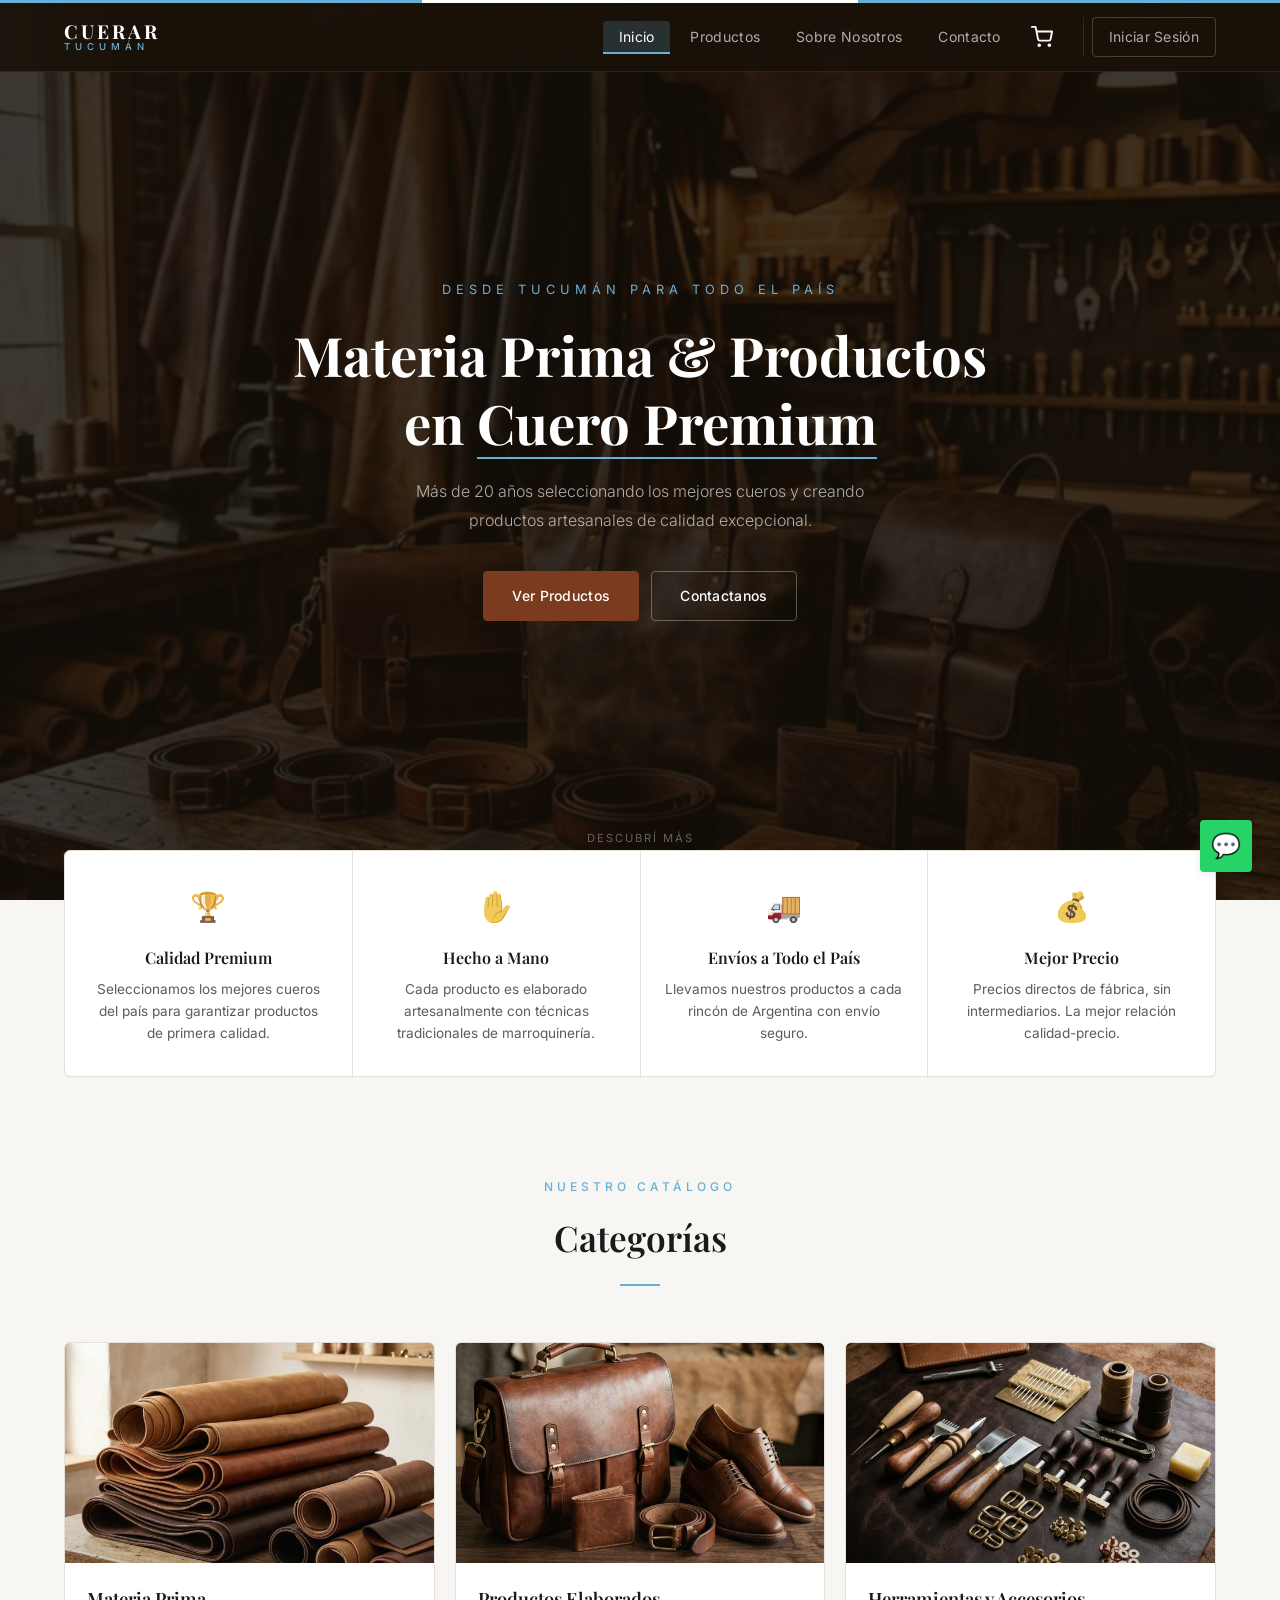
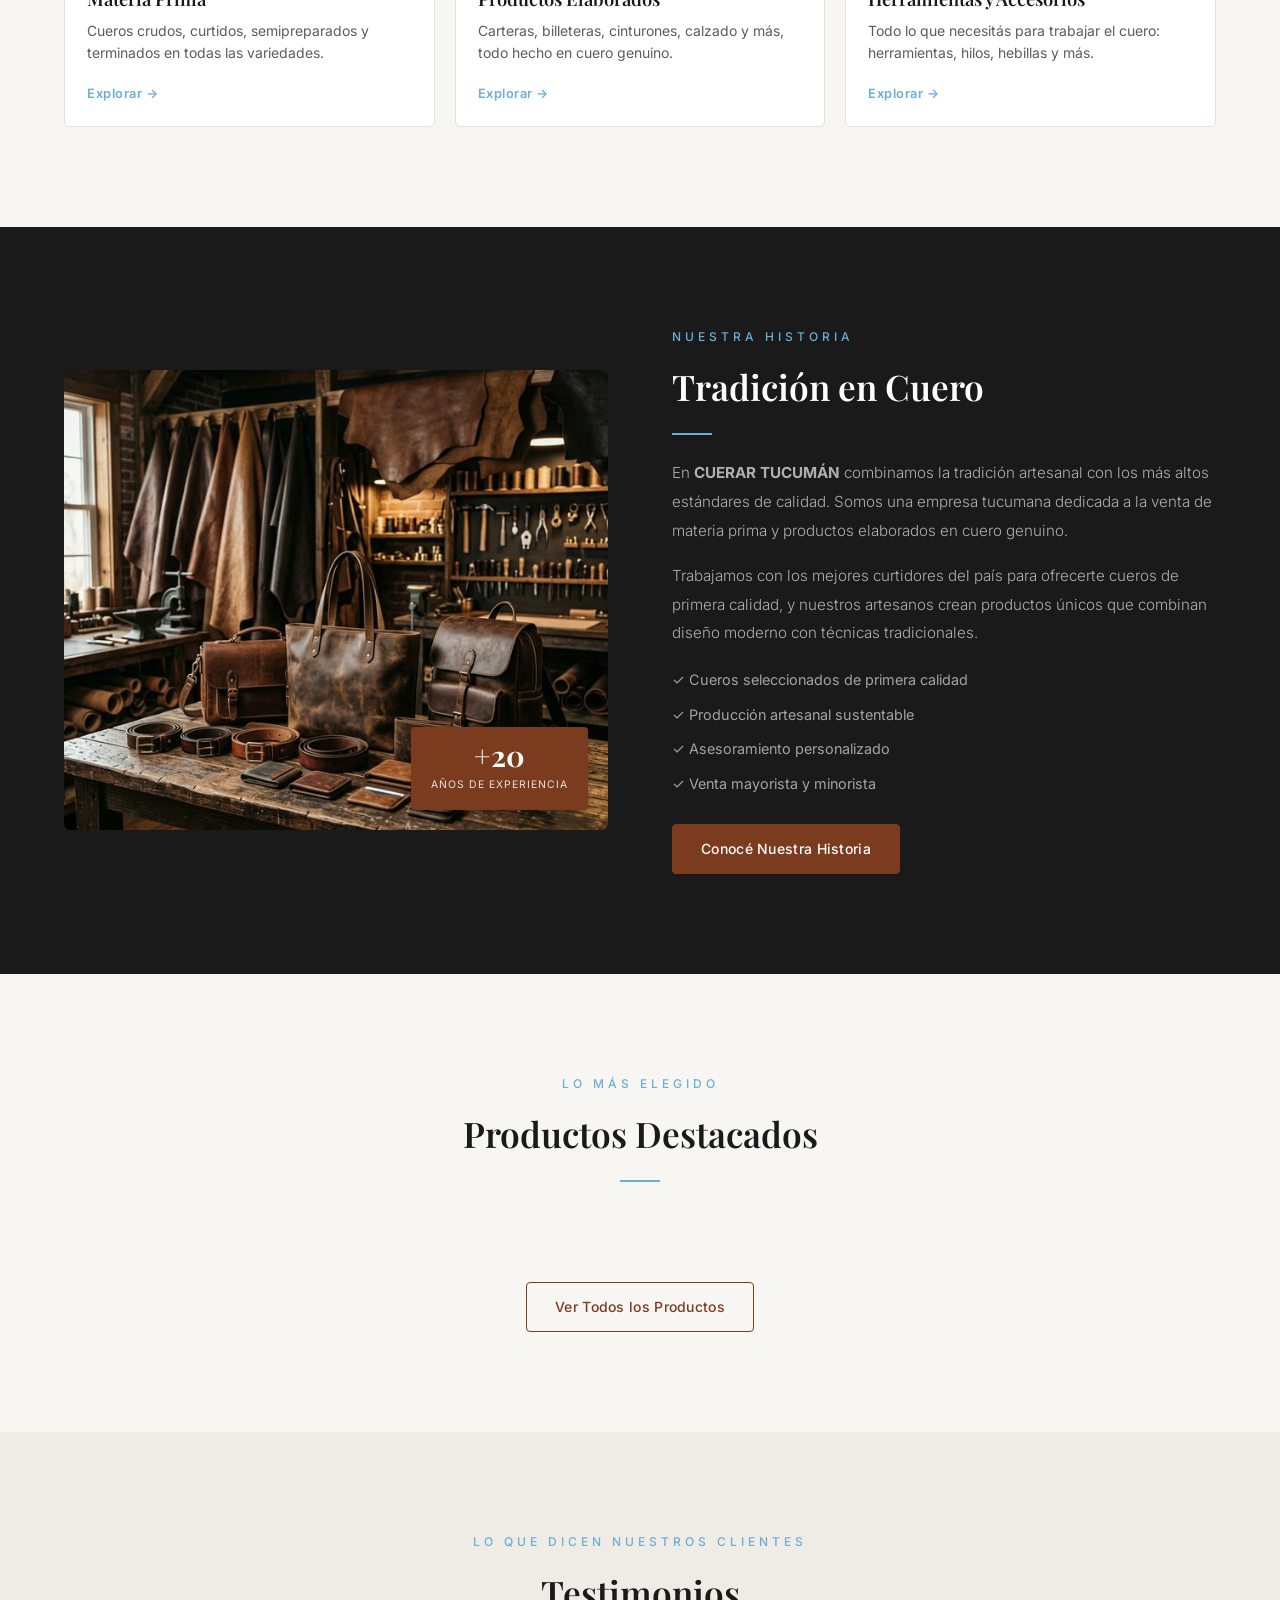
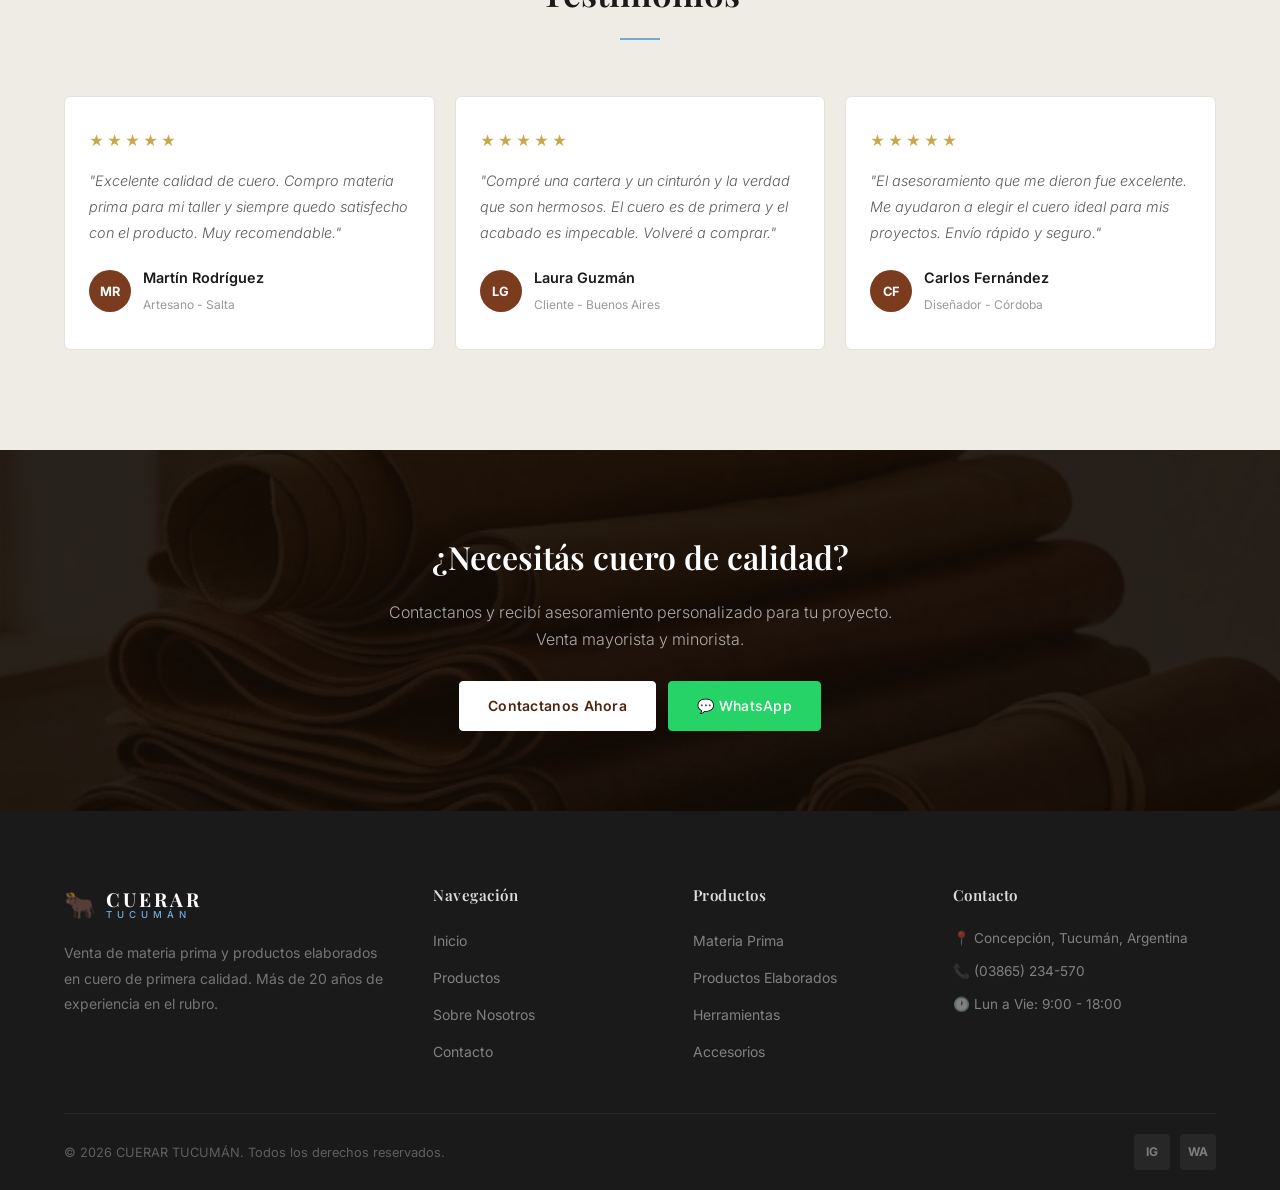
==== commit b85a5c49: "Feature: carrito de compras, sistema de pedidos y actualizacion de docs - Agrega modelo Pedido con i" ====
--- a/index.html
+++ b/index.html
@@ -313,6 +313,7 @@
 
     <script src="src/js/api.js"></script>
     <script src="src/js/auth.js"></script>
+    <script src="src/js/carrito.js"></script>
     <script src="src/js/productos-api.js"></script>
     <script src="src/js/main.js"></script>
 </body>
--- a/style.css
+++ b/style.css
@@ -1275,7 +1275,7 @@
     }
 }
 
-/* Móvil */
+/* Telefono */
 @media (max-width: 768px) {
     .encabezado__boton-menu {
         display: flex;
@@ -1358,25 +1358,58 @@
         font-size: clamp(1.8rem, 7vw, 2.4rem);
     }
 
+    .portada-pagina {
+        padding: 120px 0 60px;
+    }
+
+    .nosotros-historia {
+        padding: 64px 0;
+    }
+
     .nosotros-historia__grilla {
         grid-template-columns: 1fr;
-        gap: 40px;
+        gap: 36px;
     }
 
     .nosotros-historia__imagen {
-        height: 300px;
+        height: 260px;
+    }
+
+    .nosotros-valores {
+        padding: 64px 0;
     }
 
     .nosotros-valores__grilla {
         grid-template-columns: 1fr 1fr;
+        gap: 14px;
+        margin-top: 32px;
+    }
+
+    .tarjeta-valor {
+        padding: 24px 16px 20px;
+    }
+
+    .nosotros-estadisticas {
+        padding: 60px 0;
     }
 
     .nosotros-estadisticas__grilla {
         grid-template-columns: 1fr 1fr;
+        gap: 16px;
+    }
+
+    .nosotros-proceso {
+        padding: 64px 0;
     }
 
     .nosotros-proceso__grilla {
         grid-template-columns: 1fr 1fr;
+        gap: 28px;
+        margin-top: 32px;
+    }
+
+    .paso-proceso {
+        padding: 0 12px;
     }
 
     .beneficios {
@@ -1505,8 +1538,75 @@
         align-items: center;
     }
 
+    /* Sobre Nosotros - móvil pequeño */
+    .portada-pagina {
+        padding: 100px 0 50px;
+    }
+
+    .nosotros-valores__grilla {
+        grid-template-columns: 1fr;
+        gap: 12px;
+    }
+
+    .nosotros-estadisticas__grilla {
+        grid-template-columns: 1fr 1fr;
+        gap: 12px;
+    }
+
+    .estadistica {
+        padding: 18px 10px;
+    }
+
+    .nosotros-proceso__grilla {
+        grid-template-columns: 1fr;
+        gap: 24px;
+    }
+
+    .paso-proceso {
+        padding: 0;
+    }
+
+    .paso-proceso__numero {
+        width: 60px;
+        height: 60px;
+        font-size: 1.1rem;
+    }
+
+    /* Contacto - móvil pequeño */
     .contacto-canales__grilla {
         grid-template-columns: 1fr 1fr;
+        gap: 10px;
+    }
+
+    .canal-contacto {
+        padding: 20px 12px 16px;
+    }
+
+    .canal-contacto__icono-envolver {
+        width: 44px;
+        height: 44px;
+        font-size: 1.2rem;
+    }
+
+    .canal-contacto__titulo {
+        font-size: 0.9rem;
+    }
+
+    .canal-contacto__texto {
+        font-size: 0.72rem;
+    }
+
+    .canal-contacto__dato {
+        font-size: 0.78rem;
+    }
+
+    .canal-contacto__cta {
+        font-size: 0.75rem;
+        padding: 7px 14px;
+    }
+
+    .contacto {
+        padding: 56px 0 72px;
     }
 }
 
@@ -2087,7 +2187,7 @@
 .contacto__enviar:hover {
     background: var(--color-primario-oscuro);
     transform: translateY(-2px);
-    box-shadow: 0 4px 16px rgba(122, 59, 30, 0.3);
+    box-shadow: 0 4px 16px rgba(122,59,30,0.3);
 }
 
 .contacto__enviar-icono {
@@ -2268,9 +2368,9 @@
     letter-spacing: 0.5px;
 }
 .nav-auth__rol--admin {
-    background: rgba(201, 168, 76, 0.15);
+    background: rgba(107, 174, 214, 0.15);
     color: var(--color-dorado);
-    border: 1px solid rgba(201, 168, 76, 0.35);
+    border: 1px solid rgba(107, 174, 214, 0.35);
 }
 .nav-auth__rol--usuario {
     background: rgba(107, 174, 214, 0.15);
@@ -2769,3 +2869,614 @@
     .admin__fila-precio { display: none; }
     .admin__fila-acciones { grid-column: 1 / -1; justify-content: flex-end; }
 }
+
+/* ============================================
+   CARRITO DE COMPRAS
+   ============================================ */
+
+/* Botones de la card de producto */
+.tarjeta-producto__acciones {
+    display: flex;
+    flex-direction: column;
+    gap: 6px;
+    align-items: flex-end;
+}
+
+.tarjeta-producto__boton-carrito {
+    font-size: 0.72rem;
+    font-weight: 600;
+    color: var(--color-blanco);
+    background: var(--color-primario);
+    padding: 5px 11px;
+    border: none;
+    border-radius: 3px;
+    cursor: pointer;
+    transition: var(--transicion);
+    white-space: nowrap;
+}
+
+.tarjeta-producto__boton-carrito:hover {
+    background: var(--color-primario-oscuro);
+}
+
+/* Wrapper relativo para posicionar el panel */
+.carrito__wrapper {
+    position: relative;
+    display: flex;
+    align-items: center;
+    margin-right: 8px;
+}
+
+/* Botón icono en el navbar */
+.carrito__boton {
+    position: relative;
+    background: none;
+    border: none;
+    cursor: pointer;
+    color: var(--color-blanco);
+    display: flex;
+    align-items: center;
+    justify-content: center;
+    padding: 6px;
+    border-radius: 6px;
+    transition: var(--transicion);
+}
+
+.carrito__boton:hover {
+    background: rgba(255,255,255,0.1);
+}
+
+/* Badge contador */
+.carrito__badge {
+    position: absolute;
+    top: -4px;
+    right: -4px;
+    min-width: 18px;
+    height: 18px;
+    padding: 0 4px;
+    background: var(--color-primario);
+    color: var(--color-blanco);
+    font-size: 0.65rem;
+    font-weight: 700;
+    border-radius: 10px;
+    display: flex;
+    align-items: center;
+    justify-content: center;
+    line-height: 1;
+}
+
+/* Panel desplegable del carrito */
+.carrito__panel {
+    position: absolute;
+    top: calc(100% + 12px);
+    right: 0;
+    width: 340px;
+    background: var(--color-blanco);
+    border-radius: var(--radio-lg);
+    box-shadow: 0 8px 40px rgba(0,0,0,0.18);
+    border: 1px solid var(--color-borde);
+    display: none;
+    flex-direction: column;
+    z-index: 1100;
+    overflow: hidden;
+}
+
+.carrito__panel--abierto {
+    display: flex;
+}
+
+.carrito__header {
+    display: flex;
+    align-items: center;
+    justify-content: space-between;
+    padding: 14px 16px;
+    border-bottom: 1px solid var(--color-borde);
+    background: var(--color-fondo-seccion);
+}
+
+.carrito__header-titulo {
+    font-family: var(--fuente-titulo);
+    font-size: 1rem;
+    font-weight: 700;
+    color: var(--color-texto);
+    margin: 0;
+}
+
+.carrito__cerrar {
+    background: none;
+    border: none;
+    font-size: 1.4rem;
+    cursor: pointer;
+    color: var(--color-texto-claro);
+    line-height: 1;
+    padding: 0 4px;
+    transition: var(--transicion);
+}
+
+.carrito__cerrar:hover {
+    color: var(--color-primario);
+}
+
+/* Lista de items */
+.carrito__items {
+    overflow-y: auto;
+    max-height: 280px;
+    padding: 8px 0;
+}
+
+.carrito__item {
+    display: flex;
+    flex-direction: column;
+    gap: 6px;
+    padding: 10px 16px;
+    border-bottom: 1px solid var(--color-borde);
+}
+
+.carrito__item:last-child {
+    border-bottom: none;
+}
+
+.carrito__item-info {
+    display: flex;
+    justify-content: space-between;
+    align-items: flex-start;
+    gap: 8px;
+}
+
+.carrito__item-nombre {
+    font-size: 0.85rem;
+    font-weight: 500;
+    color: var(--color-texto);
+    flex: 1;
+}
+
+.carrito__item-precio {
+    font-size: 0.85rem;
+    font-weight: 700;
+    color: var(--color-primario-oscuro);
+    white-space: nowrap;
+}
+
+.carrito__item-controles {
+    display: flex;
+    align-items: center;
+    gap: 6px;
+}
+
+.carrito__ctrl-btn {
+    width: 24px;
+    height: 24px;
+    background: var(--color-fondo-seccion);
+    border: 1px solid var(--color-borde);
+    border-radius: 4px;
+    cursor: pointer;
+    font-size: 0.9rem;
+    font-weight: 700;
+    display: flex;
+    align-items: center;
+    justify-content: center;
+    transition: var(--transicion);
+    color: var(--color-texto);
+}
+
+.carrito__ctrl-btn:hover {
+    background: var(--color-primario);
+    color: var(--color-blanco);
+    border-color: var(--color-primario);
+}
+
+.carrito__ctrl-btn--eliminar {
+    color: #c0392b;
+    border-color: #e0b0a8;
+}
+
+.carrito__ctrl-btn--eliminar:hover {
+    background: #c0392b;
+    color: var(--color-blanco);
+    border-color: #c0392b;
+}
+
+.carrito__item-cantidad {
+    font-size: 0.85rem;
+    font-weight: 600;
+    min-width: 20px;
+    text-align: center;
+}
+
+/* Estado vacío */
+.carrito__vacio {
+    display: flex;
+    flex-direction: column;
+    align-items: center;
+    gap: 8px;
+    padding: 2rem 1rem;
+    color: var(--color-texto-claro);
+    text-align: center;
+}
+
+.carrito__vacio-icono {
+    font-size: 2rem;
+    opacity: 0.5;
+}
+
+/* Footer del carrito */
+.carrito__footer {
+    padding: 14px 16px;
+    border-top: 1px solid var(--color-borde);
+    background: var(--color-fondo-seccion);
+    display: flex;
+    flex-direction: column;
+    gap: 10px;
+}
+
+.carrito__total-row {
+    display: flex;
+    justify-content: space-between;
+    align-items: center;
+    font-size: 0.95rem;
+    color: var(--color-texto);
+}
+
+.carrito__total-row strong {
+    font-size: 1.05rem;
+    color: var(--color-primario-oscuro);
+}
+
+.carrito__btn-comprar {
+    width: 100%;
+    text-align: center;
+    font-size: 0.9rem;
+}
+
+.carrito__btn-comprar[disabled] {
+    opacity: 0.5;
+    cursor: not-allowed;
+    pointer-events: none;
+}
+
+/* Toast de notificación */
+.carrito__toast {
+    position: fixed;
+    bottom: 24px;
+    left: 50%;
+    transform: translateX(-50%) translateY(100px);
+    background: var(--color-primario-oscuro);
+    color: var(--color-blanco);
+    padding: 10px 20px;
+    border-radius: 6px;
+    font-size: 0.88rem;
+    font-weight: 500;
+    box-shadow: 0 4px 16px rgba(0,0,0,0.25);
+    z-index: 2000;
+    transition: transform 0.3s ease;
+    white-space: nowrap;
+}
+
+.carrito__toast--visible {
+    transform: translateX(-50%) translateY(0);
+}
+
+/* ============================================
+   PÁGINA DE PEDIDO
+   ============================================ */
+
+.pedido-pagina {
+    padding-top: 100px;
+    padding-bottom: 4rem;
+    min-height: 80vh;
+}
+
+.pedido__confirmacion {
+    text-align: center;
+    padding: 3rem 0 2rem;
+}
+
+.pedido__icono-exito {
+    width: 72px;
+    height: 72px;
+    border-radius: 50%;
+    background: var(--color-primario);
+    color: var(--color-blanco);
+    font-size: 2rem;
+    font-weight: 700;
+    display: flex;
+    align-items: center;
+    justify-content: center;
+    margin: 0 auto 1.25rem;
+}
+
+.pedido__titulo {
+    font-family: var(--fuente-titulo);
+    font-size: 2.2rem;
+    font-weight: 700;
+    color: var(--color-texto);
+    margin-bottom: 0.5rem;
+}
+
+.pedido__subtitulo {
+    color: var(--color-texto-claro);
+    font-size: 1rem;
+    max-width: 540px;
+    margin: 0 auto 1.5rem;
+}
+
+.pedido__numero-box {
+    display: inline-flex;
+    flex-direction: column;
+    align-items: center;
+    gap: 4px;
+    background: var(--color-fondo-seccion);
+    border: 2px solid var(--color-primario);
+    border-radius: var(--radio-lg);
+    padding: 12px 28px;
+}
+
+.pedido__numero-etiqueta {
+    font-size: 0.75rem;
+    font-weight: 600;
+    letter-spacing: 1px;
+    text-transform: uppercase;
+    color: var(--color-texto-claro);
+}
+
+.pedido__numero {
+    font-family: var(--fuente-titulo);
+    font-size: 1.6rem;
+    font-weight: 700;
+    color: var(--color-primario);
+}
+
+/* Grid de dos columnas */
+.pedido__grilla {
+    display: grid;
+    grid-template-columns: 1fr 1fr;
+    gap: 1.5rem;
+    margin: 2.5rem 0;
+}
+
+.pedido__card {
+    background: var(--color-blanco);
+    border-radius: var(--radio-xl);
+    box-shadow: var(--sombra-md);
+    padding: 1.75rem;
+    border: 1px solid var(--color-borde);
+}
+
+.pedido__card-titulo {
+    font-family: var(--fuente-titulo);
+    font-size: 1.15rem;
+    font-weight: 700;
+    color: var(--color-texto);
+    margin-bottom: 1.25rem;
+    padding-bottom: 0.75rem;
+    border-bottom: 2px solid var(--color-primario);
+}
+
+/* Items del resumen */
+.pedido__items-lista {
+    display: flex;
+    flex-direction: column;
+    gap: 0;
+}
+
+.pedido__item-fila {
+    display: flex;
+    justify-content: space-between;
+    align-items: center;
+    padding: 10px 0;
+    border-bottom: 1px solid var(--color-borde);
+    gap: 12px;
+}
+
+.pedido__item-fila:last-child {
+    border-bottom: none;
+}
+
+.pedido__item-nombre {
+    font-size: 0.9rem;
+    color: var(--color-texto);
+}
+
+.pedido__item-nombre em {
+    font-style: normal;
+    color: var(--color-texto-claro);
+    font-size: 0.82rem;
+    margin-left: 4px;
+}
+
+.pedido__item-subtotal {
+    font-weight: 700;
+    font-size: 0.9rem;
+    color: var(--color-primario-oscuro);
+    white-space: nowrap;
+}
+
+.pedido__total-row {
+    display: flex;
+    justify-content: space-between;
+    align-items: center;
+    padding-top: 12px;
+    margin-top: 8px;
+    border-top: 2px solid var(--color-borde);
+}
+
+.pedido__total-row--grande {
+    font-size: 1rem;
+    border-top-color: var(--color-primario);
+}
+
+.pedido__total-row--grande strong {
+    font-size: 1.3rem;
+    color: var(--color-primario-oscuro);
+}
+
+/* Datos de pago */
+.pedido__pago-instruccion {
+    font-size: 0.9rem;
+    color: var(--color-texto-claro);
+    margin-bottom: 1.25rem;
+    line-height: 1.6;
+}
+
+.pedido__metodo {
+    margin-bottom: 1.25rem;
+}
+
+.pedido__metodo-titulo {
+    font-size: 0.9rem;
+    font-weight: 700;
+    color: var(--color-texto);
+    margin-bottom: 0.6rem;
+}
+
+.pedido__datos-banco {
+    list-style: none;
+    display: flex;
+    flex-direction: column;
+    gap: 4px;
+}
+
+.pedido__datos-banco li {
+    display: flex;
+    justify-content: space-between;
+    font-size: 0.84rem;
+    padding: 4px 0;
+    border-bottom: 1px solid var(--color-borde);
+}
+
+.pedido__datos-banco li:last-child {
+    border-bottom: none;
+}
+
+.pedido__datos-banco span {
+    color: var(--color-texto-claro);
+}
+
+.pedido__datos-banco strong {
+    color: var(--color-texto);
+    font-weight: 600;
+}
+
+.pedido__aviso {
+    font-size: 0.82rem;
+    color: #7a5c00;
+    background: #fff8e1;
+    border: 1px solid #ffe082;
+    border-radius: var(--radio-md);
+    padding: 10px 14px;
+    margin-top: 1rem;
+    line-height: 1.5;
+}
+
+/* Botones de acción */
+.pedido__acciones {
+    display: flex;
+    gap: 1rem;
+    justify-content: center;
+    padding-bottom: 2rem;
+    flex-wrap: wrap;
+}
+
+.pedido__confirmado-msg {
+    font-size: 0.9rem;
+    color: var(--color-texto-claro);
+    text-align: center;
+    margin-top: 0.75rem;
+}
+
+/* Responsive */
+@media (max-width: 768px) {
+    .pedido__grilla {
+        grid-template-columns: 1fr;
+    }
+
+    .carrito__panel {
+        width: 300px;
+        right: -10px;
+    }
+
+    .tarjeta-producto__acciones {
+        align-items: stretch;
+    }
+}
+
+/* ============================================
+   ADMIN - PEDIDOS
+   ============================================ */
+
+.admin__pedido {
+    background: var(--color-blanco);
+    border: 1px solid var(--color-borde);
+    border-radius: var(--radio-lg);
+    padding: 1rem 1.25rem;
+    margin-bottom: 0.75rem;
+    transition: var(--transicion);
+}
+
+.admin__pedido--pendiente {
+    border-left: 4px solid var(--color-dorado);
+    background: #fffdf5;
+}
+
+.admin__pedido-cabecera {
+    display: flex;
+    align-items: center;
+    justify-content: space-between;
+    gap: 1rem;
+    flex-wrap: wrap;
+    margin-bottom: 0.5rem;
+}
+
+.admin__pedido-id {
+    display: flex;
+    align-items: center;
+    gap: 0.75rem;
+    flex-wrap: wrap;
+}
+
+.admin__pedido-numero {
+    font-family: var(--fuente-titulo);
+    font-size: 1rem;
+    font-weight: 700;
+    color: var(--color-primario-oscuro);
+}
+
+.admin__pedido-meta {
+    display: flex;
+    align-items: center;
+    gap: 0.75rem;
+}
+
+.admin__pedido-total {
+    font-weight: 700;
+    font-size: 1rem;
+    color: var(--color-texto);
+}
+
+.admin__pedido-items {
+    font-size: 0.85rem;
+    color: var(--color-texto-claro);
+    margin-bottom: 0.75rem;
+    line-height: 1.5;
+}
+
+/* Badges de estado de pedido */
+.admin__badge--pendiente {
+    background: #fff3cd;
+    color: #856404;
+    border: 1px solid #ffc107;
+    padding: 2px 8px;
+    border-radius: 4px;
+    font-size: 0.75rem;
+    font-weight: 600;
+}
+
+.admin__badge--procesado {
+    background: #d1e7dd;
+    color: #0a5c36;
+    border: 1px solid #a3cfbb;
+    padding: 2px 8px;
+    border-radius: 4px;
+    font-size: 0.75rem;
+    font-weight: 600;
+}
